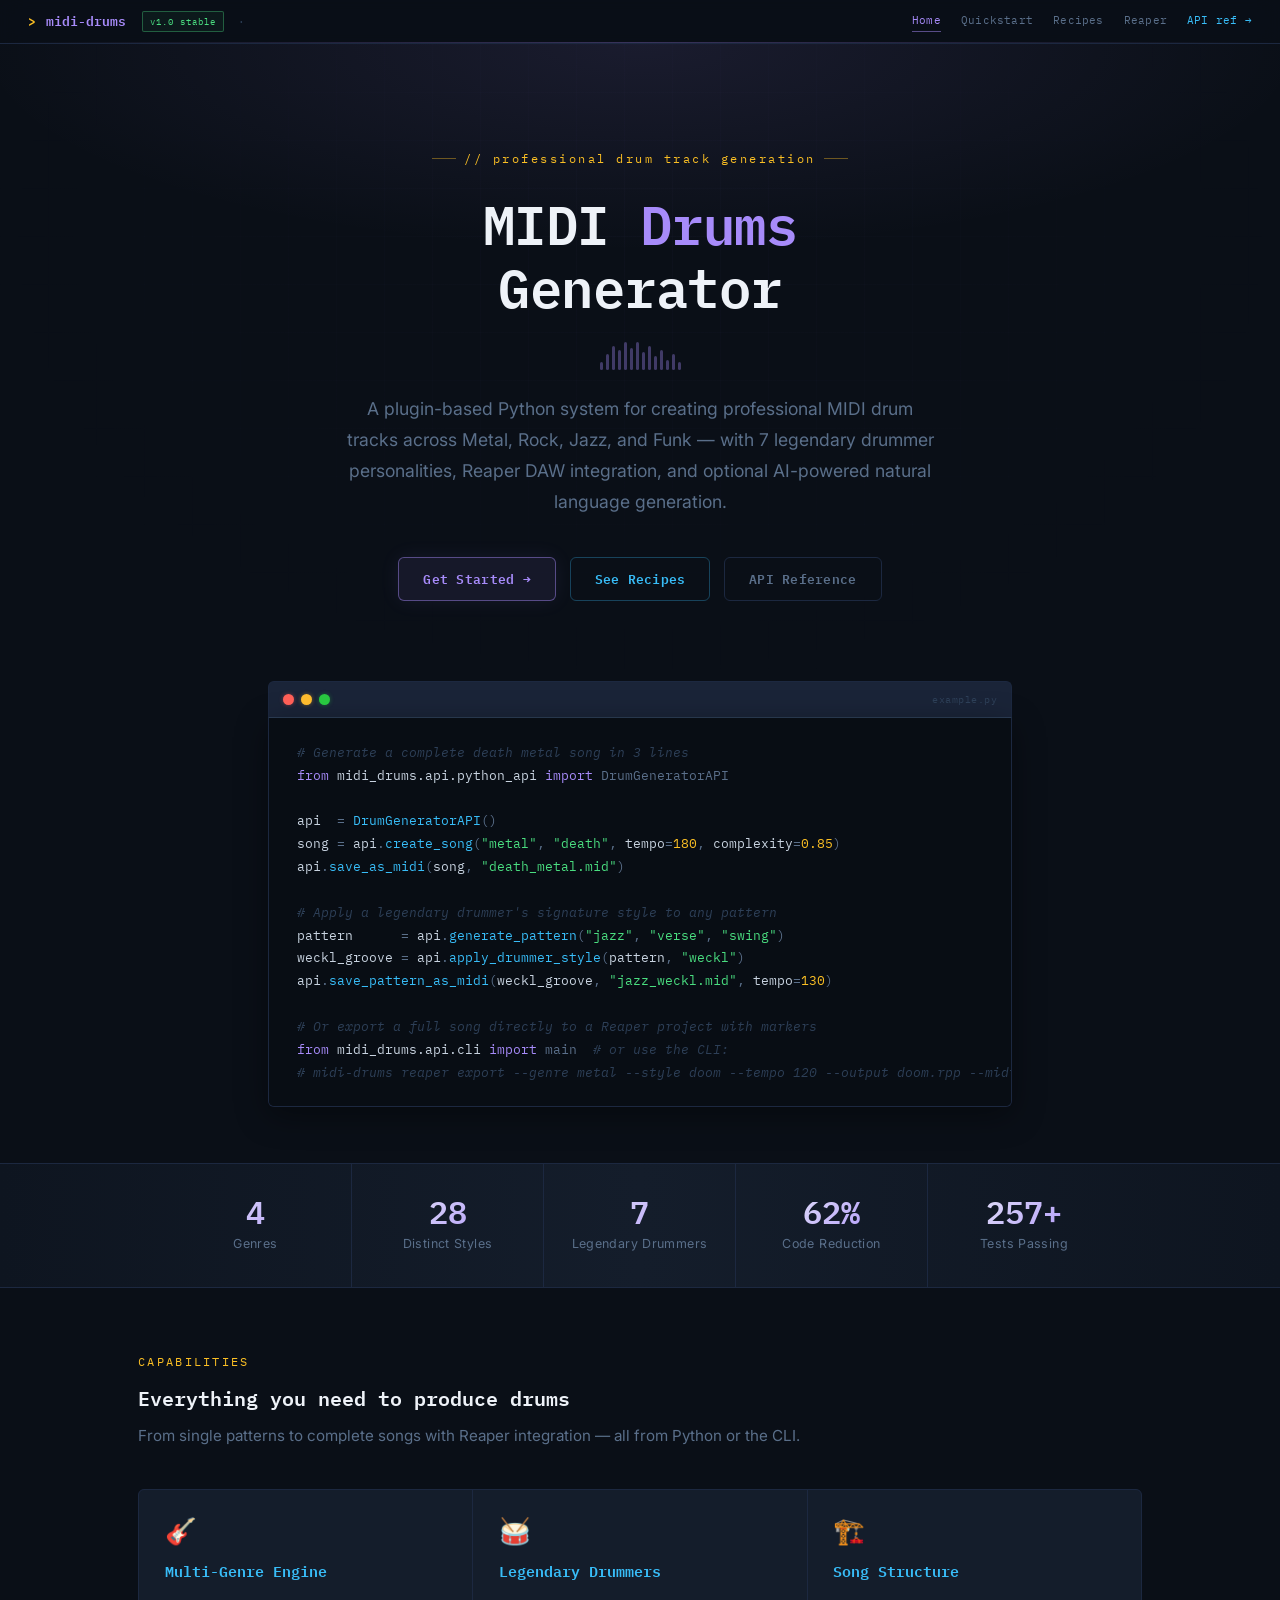
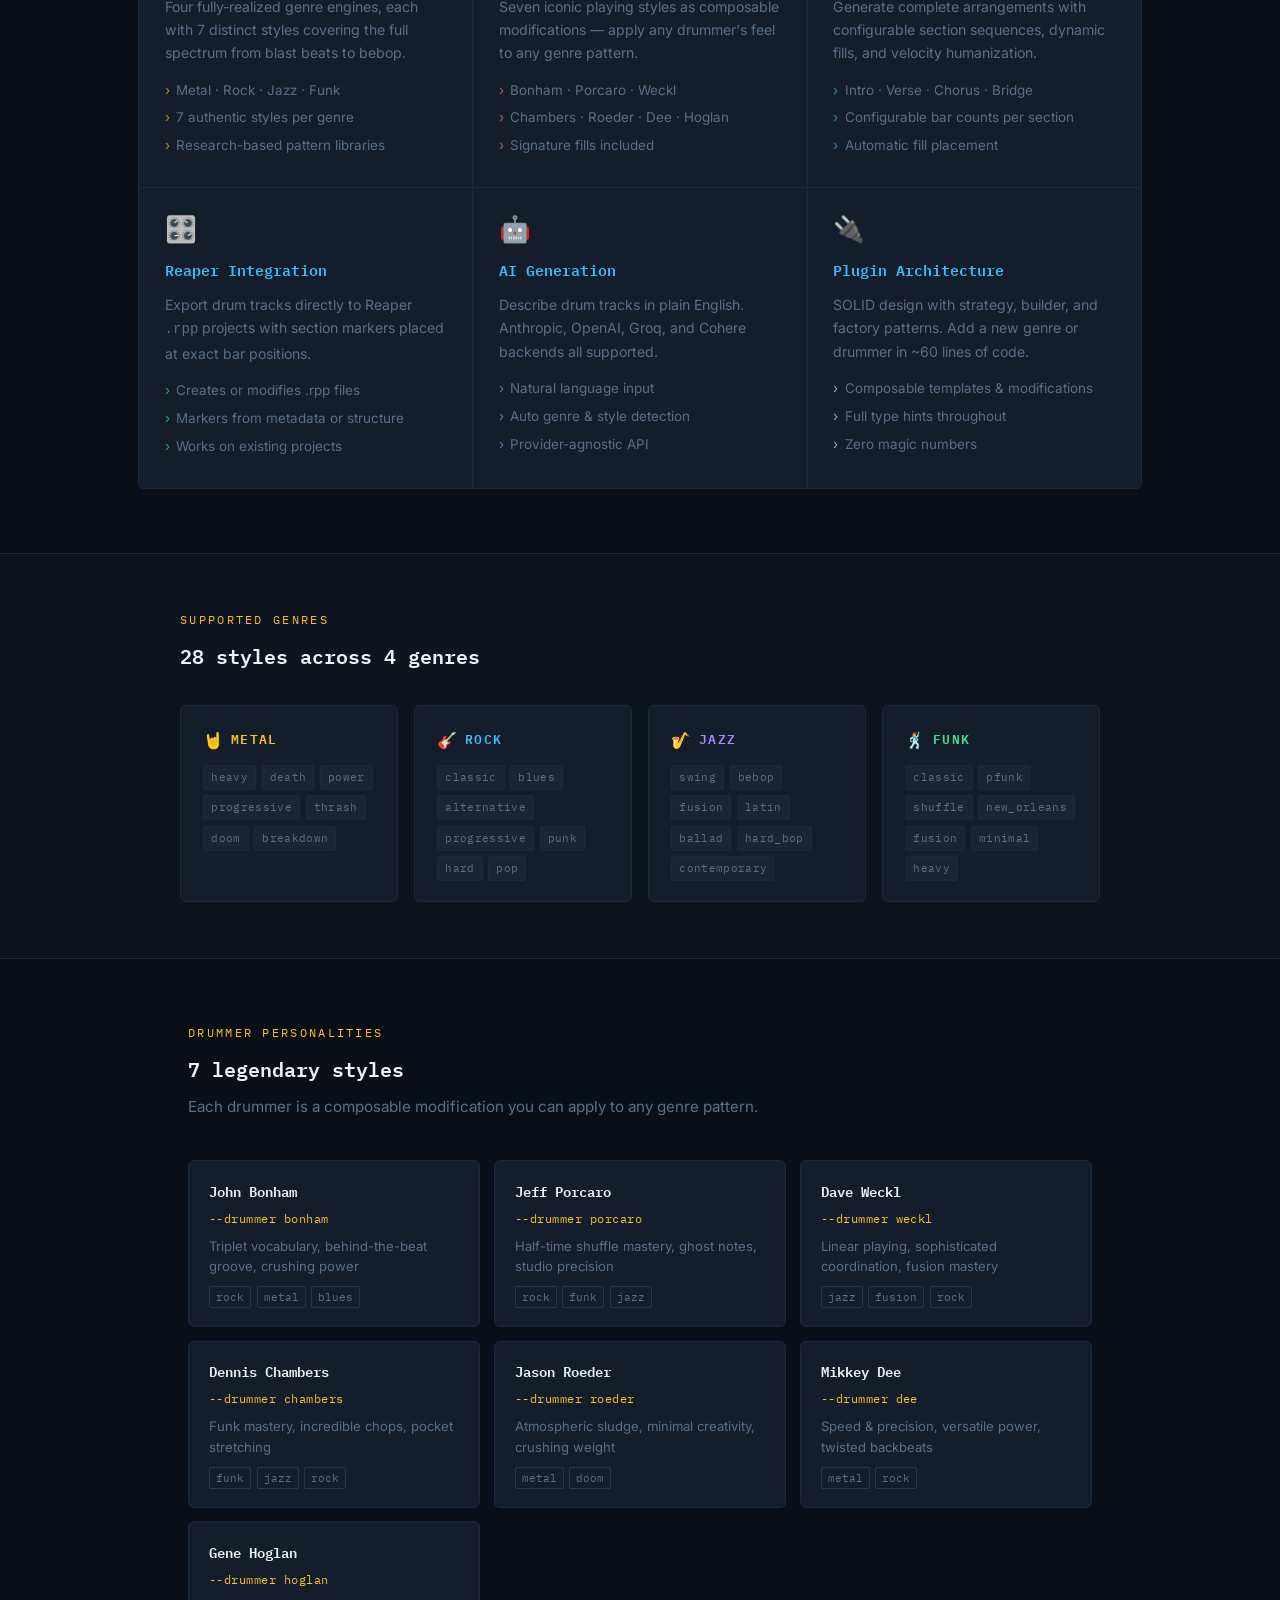
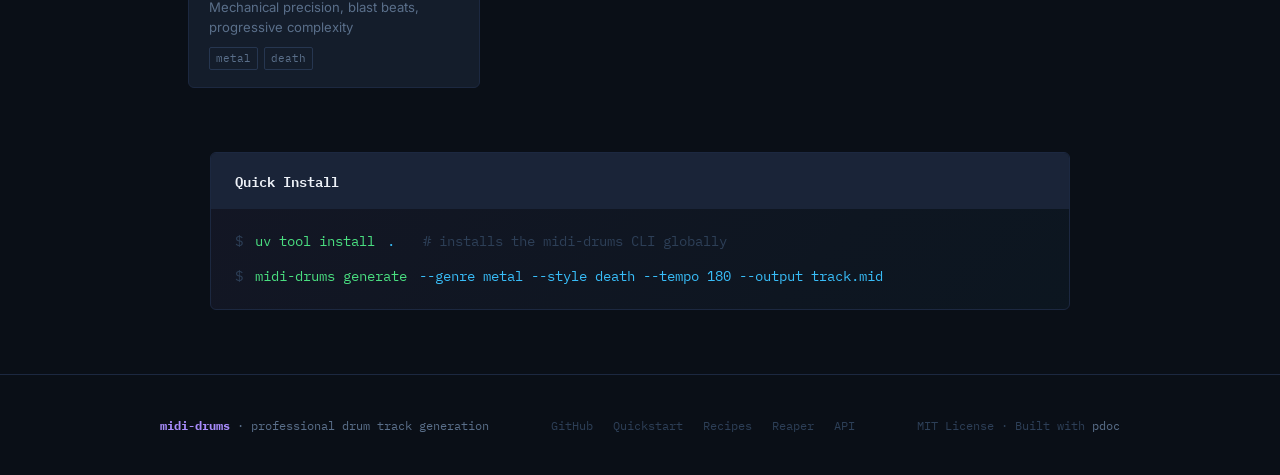
==== docs/site-pages/index.html @ da7f50f6 "feat(docs): Polish site UI — DAW-grid hero, terminal chrome, genre-accented cards - index.html: Full" ====
<!DOCTYPE html>
<html lang="en">
<head>
<meta charset="UTF-8">
<meta name="viewport" content="width=device-width, initial-scale=1.0">
<title>MIDI Drums Generator — Professional Drum Track Generation</title>
<meta name="description" content="A plugin-based Python system for creating professional MIDI drum tracks across Metal, Rock, Jazz, and Funk with 7 legendary drummer styles.">
<link rel="preconnect" href="https://fonts.googleapis.com">
<link rel="preconnect" href="https://fonts.gstatic.com" crossorigin>
<link href="https://fonts.googleapis.com/css2?family=IBM+Plex+Mono:ital,wght@0,300;0,400;0,600;1,400&family=Inter:wght@300;400;500;600;700&display=swap" rel="stylesheet">
<style>
/* ── Tokens ─────────────────────────────────────────────────────────────── */
:root {
  --bg:          #0a0f17;
  --bg-raised:   #0e1520;
  --panel:       #141d2b;
  --panel-lit:   #1a2438;
  --code-bg:     #080d14;
  --border:      #1c2840;
  --border-lit:  #263650;
  --border-glow: #2e4270;

  --violet:      #a78bfa;
  --violet-d:    #7c5fdb;
  --violet-dim:  rgba(167,139,250,0.08);
  --violet-glow: rgba(167,139,250,0.15);
  --amber:       #fbbf24;
  --amber-dim:   rgba(251,191,36,0.08);
  --sky:         #38bdf8;
  --sky-dim:     rgba(56,189,248,0.08);
  --green:       #4ade80;
  --green-dim:   rgba(74,222,128,0.08);
  --rose:        #fb7185;

  --text:        #c8d3e0;
  --muted:       #5a6f8a;
  --dim:         #2d3f57;
  --white:       #eef2f8;

  --mono: 'IBM Plex Mono', 'Courier New', monospace;
  --sans: 'Inter', system-ui, -apple-system, sans-serif;
  --bar-h: 44px;
  --radius: 6px;
}

*, *::before, *::after { box-sizing: border-box; margin: 0; padding: 0; }
html { scroll-behavior: smooth; }
body {
  background: var(--bg);
  color: var(--text);
  font-family: var(--sans);
  padding-top: var(--bar-h);
  line-height: 1.7;
  -webkit-font-smoothing: antialiased;
}
::-webkit-scrollbar { width: 5px; }
::-webkit-scrollbar-thumb { background: var(--border-lit); border-radius: 3px; }

/* ── NAV ─────────────────────────────────────────────────────────────────── */
#nav {
  position: fixed; top: 0; left: 0; right: 0; z-index: 1000;
  height: var(--bar-h);
  display: flex; align-items: center; padding: 0 1.75rem;
  background: rgba(10,15,23,0.92);
  backdrop-filter: blur(12px) saturate(1.4);
  -webkit-backdrop-filter: blur(12px) saturate(1.4);
  border-bottom: 1px solid var(--border);
  font-family: var(--mono); font-size: 11px; color: var(--muted);
}
#nav::after {
  content: '';
  position: absolute; bottom: 0; left: 0; right: 0; height: 1px;
  background: linear-gradient(90deg, transparent, rgba(167,139,250,0.3), transparent);
}
.nav-logo {
  display: flex; align-items: center; gap: 0.6rem;
  color: var(--violet); font-weight: 600; font-size: 13px;
  text-decoration: none; margin-right: 1rem;
  transition: color 0.15s;
}
.nav-logo-prompt { color: var(--amber); }
.nav-logo:hover { color: var(--white); }
.nav-badge {
  font-size: 9px; letter-spacing: 0.12em; padding: 2px 7px;
  border-radius: 2px; color: var(--green);
  border: 1px solid rgba(74,222,128,0.35);
  background: rgba(74,222,128,0.05);
}
.nav-sep { color: var(--dim); margin: 0 0.85rem; }
.nav-links {
  margin-left: auto; display: flex; align-items: center; gap: 1.25rem;
}
.nav-links a {
  color: var(--muted); text-decoration: none;
  font-size: 11px; letter-spacing: 0.02em;
  padding-bottom: 2px;
  border-bottom: 1px solid transparent;
  transition: color 0.15s, border-color 0.15s;
}
.nav-links a:hover, .nav-links a.active { color: var(--violet); border-bottom-color: rgba(167,139,250,0.5); }
.nav-links .nav-api { color: var(--sky); }
.nav-links .nav-api:hover { color: var(--violet); }

/* ── HERO ─────────────────────────────────────────────────────────────────── */
.hero {
  position: relative;
  padding: 6rem 2rem 5rem;
  text-align: center;
  overflow: hidden;
}

/* DAW grid background */
.hero::before {
  content: '';
  position: absolute; inset: 0;
  background-image:
    linear-gradient(rgba(167,139,250,0.025) 1px, transparent 1px),
    linear-gradient(90deg, rgba(167,139,250,0.025) 1px, transparent 1px);
  background-size: 48px 48px;
  mask-image: radial-gradient(ellipse at 50% 30%, black 0%, transparent 75%);
  -webkit-mask-image: radial-gradient(ellipse at 50% 30%, black 0%, transparent 75%);
  pointer-events: none;
}

/* Radial violet glow */
.hero::after {
  content: '';
  position: absolute; inset: 0;
  background: radial-gradient(ellipse 80% 50% at 50% 0%, rgba(167,139,250,0.1) 0%, transparent 65%);
  pointer-events: none;
}

.hero-inner { position: relative; z-index: 1; }

.hero-label {
  display: inline-flex; align-items: center; gap: 0.5rem;
  font-family: var(--mono); font-size: 0.78rem;
  color: var(--amber); letter-spacing: 0.2em;
  margin-bottom: 1.5rem;
}
.hero-label::before, .hero-label::after {
  content: ''; display: inline-block;
  width: 24px; height: 1px; background: currentColor; opacity: 0.4;
}

.hero h1 {
  font-family: var(--mono); font-size: clamp(2.2rem, 5.5vw, 3.4rem);
  font-weight: 600; line-height: 1.15;
  color: var(--white);
  margin-bottom: 1.5rem;
  letter-spacing: -0.01em;
}
.hero h1 .hl-violet { color: var(--violet); }
.hero h1 .hl-amber  { color: var(--amber); }

/* Waveform bars */
.waveform {
  display: flex; gap: 3px; align-items: flex-end;
  height: 28px; justify-content: center; margin-bottom: 1.5rem;
}
.waveform span {
  width: 3px; border-radius: 2px;
  background: var(--violet); opacity: 0.35;
  animation: wave-pulse 1.4s ease-in-out infinite;
}
.waveform span:nth-child(1)  { height: 8px;  animation-delay: 0.0s; }
.waveform span:nth-child(2)  { height: 16px; animation-delay: 0.1s; }
.waveform span:nth-child(3)  { height: 24px; animation-delay: 0.2s; }
.waveform span:nth-child(4)  { height: 20px; animation-delay: 0.3s; }
.waveform span:nth-child(5)  { height: 28px; animation-delay: 0.15s; }
.waveform span:nth-child(6)  { height: 22px; animation-delay: 0.05s; }
.waveform span:nth-child(7)  { height: 28px; animation-delay: 0.25s; }
.waveform span:nth-child(8)  { height: 18px; animation-delay: 0.1s; }
.waveform span:nth-child(9)  { height: 24px; animation-delay: 0.35s; }
.waveform span:nth-child(10) { height: 14px; animation-delay: 0.2s; }
.waveform span:nth-child(11) { height: 20px; animation-delay: 0.0s; }
.waveform span:nth-child(12) { height: 10px; animation-delay: 0.3s; }
.waveform span:nth-child(13) { height: 16px; animation-delay: 0.1s; }
.waveform span:nth-child(14) { height: 8px;  animation-delay: 0.4s; }
@keyframes wave-pulse {
  0%, 100% { opacity: 0.3; transform: scaleY(0.8); }
  50%       { opacity: 0.6; transform: scaleY(1.1); }
}

.hero p {
  font-size: 1.1rem; color: var(--muted);
  max-width: 600px; margin: 0 auto 2.5rem;
  line-height: 1.75;
}

.hero-btns { display: flex; gap: 0.85rem; justify-content: center; flex-wrap: wrap; }
.btn {
  display: inline-flex; align-items: center; gap: 0.4rem;
  font-family: var(--mono); font-size: 0.84rem; font-weight: 600;
  padding: 0.6rem 1.5rem; border-radius: var(--radius);
  text-decoration: none; transition: all 0.2s; letter-spacing: 0.02em;
  position: relative; overflow: hidden;
}
.btn-primary {
  background: var(--violet-dim);
  color: var(--violet);
  border: 1px solid rgba(167,139,250,0.45);
  box-shadow: 0 0 20px rgba(167,139,250,0.08);
}
.btn-primary:hover {
  background: rgba(167,139,250,0.15);
  color: var(--white);
  border-color: rgba(167,139,250,0.7);
  box-shadow: 0 0 28px rgba(167,139,250,0.18);
  transform: translateY(-1px);
}
.btn-secondary {
  background: transparent; color: var(--sky);
  border: 1px solid rgba(56,189,248,0.3);
}
.btn-secondary:hover {
  background: var(--sky-dim); color: var(--white);
  border-color: rgba(56,189,248,0.55);
  transform: translateY(-1px);
}
.btn-ghost {
  background: transparent; color: var(--muted);
  border: 1px solid var(--border);
}
.btn-ghost:hover { color: var(--text); border-color: var(--border-lit); }

/* ── TERMINAL CODE BLOCK ─────────────────────────────────────────────────── */
.terminal {
  max-width: 800px; margin: 0 auto;
  padding: 0 1.75rem 3.5rem;
  position: relative; z-index: 1;
}
.term-chrome {
  display: flex; align-items: center; gap: 7px;
  padding: 9px 14px;
  background: var(--panel-lit);
  border: 1px solid var(--border);
  border-bottom: 1px solid var(--dim);
  border-radius: var(--radius) var(--radius) 0 0;
}
.term-dot {
  width: 11px; height: 11px; border-radius: 50%;
}
.term-dot-r { background: #ff5f57; box-shadow: 0 0 4px rgba(255,95,87,0.4); }
.term-dot-y { background: #febc2e; box-shadow: 0 0 4px rgba(254,188,46,0.4); }
.term-dot-g { background: #28c840; box-shadow: 0 0 4px rgba(40,200,64,0.4); }
.term-title {
  margin-left: auto; font-family: var(--mono); font-size: 10px;
  color: var(--dim); letter-spacing: 0.05em;
}
.term-pre {
  background: var(--code-bg);
  border: 1px solid var(--border); border-top: none;
  border-radius: 0 0 var(--radius) var(--radius);
  padding: 1.4rem 1.75rem;
  overflow-x: auto;
  font-family: var(--mono); font-size: 0.84rem;
  line-height: 1.7; color: var(--text);
  box-shadow: 0 8px 32px rgba(0,0,0,0.4);
}
.c  { color: var(--dim); font-style: italic; }
.k  { color: var(--violet); }
.f  { color: var(--sky); }
.s  { color: var(--green); }
.n  { color: var(--amber); }
.p  { color: var(--muted); }

/* ── STATS STRIP ─────────────────────────────────────────────────────────── */
.stats-strip {
  border-top: 1px solid var(--border);
  border-bottom: 1px solid var(--border);
  background: linear-gradient(to right, var(--bg-raised), var(--panel), var(--bg-raised));
  padding: 0;
}
.stats-inner {
  max-width: 960px; margin: 0 auto;
  display: grid; grid-template-columns: repeat(5, 1fr);
}
.stat-item {
  text-align: center; padding: 2rem 1rem;
  border-right: 1px solid var(--border);
  position: relative;
}
.stat-item:last-child { border-right: none; }
.stat-item::after {
  content: '';
  position: absolute; bottom: 0; left: 25%; right: 25%; height: 1px;
  background: var(--violet); opacity: 0;
  transition: opacity 0.3s;
}
.stat-item:hover::after { opacity: 0.5; }
.stat-val {
  font-family: var(--mono); font-size: 2rem; font-weight: 600;
  color: var(--white); line-height: 1;
  background: linear-gradient(135deg, var(--white) 0%, var(--violet) 100%);
  -webkit-background-clip: text; -webkit-text-fill-color: transparent;
  background-clip: text;
}
.stat-label {
  font-size: 0.78rem; color: var(--muted);
  margin-top: 0.35rem; letter-spacing: 0.03em;
}

/* ── FEATURE CARDS ───────────────────────────────────────────────────────── */
.section-wrap { max-width: 1060px; margin: 0 auto; padding: 4rem 1.75rem; }
.section-label {
  font-family: var(--mono); font-size: 0.72rem;
  letter-spacing: 0.2em; text-transform: uppercase;
  color: var(--amber); margin-bottom: 0.6rem;
}
.section-title {
  font-family: var(--mono); font-size: 1.25rem; font-weight: 600;
  color: var(--white); margin-bottom: 0.5rem;
}
.section-sub { font-size: 0.95rem; color: var(--muted); margin-bottom: 2.5rem; }

.cards-grid {
  display: grid;
  grid-template-columns: repeat(auto-fill, minmax(290px, 1fr));
  gap: 1px;
  background: var(--border);
  border: 1px solid var(--border);
  border-radius: var(--radius);
  overflow: hidden;
}
.card {
  background: var(--panel);
  padding: 1.75rem 1.6rem;
  position: relative;
  transition: background 0.2s;
  overflow: hidden;
}
.card::before {
  content: '';
  position: absolute; top: 0; left: 0; right: 0; height: 2px;
  background: var(--card-color, var(--violet));
  opacity: 0;
  transition: opacity 0.25s;
}
.card:hover { background: var(--panel-lit); }
.card:hover::before { opacity: 0.8; }
.card:hover .card-icon { transform: scale(1.05); }

.card-icon {
  font-size: 1.6rem; margin-bottom: 1rem;
  display: block; transition: transform 0.2s;
  line-height: 1;
}
.card h3 {
  font-family: var(--mono); font-size: 0.95rem; font-weight: 600;
  color: var(--sky); margin-bottom: 0.6rem;
}
.card p { font-size: 0.88rem; color: var(--muted); line-height: 1.65; }
.card ul {
  margin: 0.75rem 0 0; padding: 0; list-style: none;
  font-size: 0.84rem; color: var(--muted);
}
.card ul li {
  padding: 0.15rem 0;
  display: flex; align-items: baseline; gap: 0.4rem;
}
.card ul li::before { content: '›'; color: var(--card-color, var(--violet)); opacity: 0.7; }

/* Per-card accent colors */
.card-metal  { --card-color: var(--amber); }
.card-drum   { --card-color: var(--rose); }
.card-struct { --card-color: var(--sky); }
.card-reaper { --card-color: var(--green); }
.card-ai     { --card-color: var(--violet); }
.card-plugin { --card-color: #a5f3fc; }

/* ── GENRES SECTION ──────────────────────────────────────────────────────── */
.genres-section {
  background: var(--bg-raised);
  border-top: 1px solid var(--border);
  border-bottom: 1px solid var(--border);
  padding: 3.5rem 1.75rem;
}
.genres-inner { max-width: 920px; margin: 0 auto; }

.genre-grid {
  display: grid; grid-template-columns: repeat(auto-fit, minmax(200px, 1fr));
  gap: 1rem; margin-top: 2rem;
}
.genre-block {
  background: var(--panel);
  border: 1px solid var(--border);
  border-radius: var(--radius);
  padding: 1.25rem 1.4rem;
  transition: border-color 0.2s, box-shadow 0.2s;
}
.genre-block:hover {
  border-color: var(--gb-color, var(--violet));
  box-shadow: 0 0 20px rgba(0,0,0,0.3), 0 0 0 1px rgba(167,139,250,0.05);
}
.gb-metal  { --gb-color: var(--amber); }
.gb-rock   { --gb-color: var(--sky); }
.gb-jazz   { --gb-color: var(--violet); }
.gb-funk   { --gb-color: var(--green); }

.genre-name {
  font-family: var(--mono); font-size: 0.82rem; font-weight: 600;
  letter-spacing: 0.1em; text-transform: uppercase;
  color: var(--gb-color, var(--violet));
  margin-bottom: 0.75rem;
  display: flex; align-items: center; gap: 0.4rem;
}
.genre-name .g-icon { font-size: 1rem; }
.genre-styles {
  display: flex; flex-wrap: wrap; gap: 0.35rem;
}
.style-chip {
  font-family: var(--mono); font-size: 0.69rem;
  padding: 2px 7px; border-radius: 2px;
  background: rgba(255,255,255,0.03);
  border: 1px solid var(--border);
  color: var(--muted);
  letter-spacing: 0.03em;
}

/* ── DRUMMERS SECTION ────────────────────────────────────────────────────── */
.drummers-section { max-width: 960px; margin: 0 auto; padding: 4rem 1.75rem; }
.drummers-grid {
  display: grid; grid-template-columns: repeat(auto-fill, minmax(240px, 1fr));
  gap: 0.85rem; margin-top: 2rem;
}
.drummer-card {
  background: var(--panel);
  border: 1px solid var(--border);
  border-radius: var(--radius);
  padding: 1.1rem 1.25rem;
  display: flex; flex-direction: column; gap: 0.4rem;
  transition: border-color 0.2s, transform 0.15s;
}
.drummer-card:hover { border-color: var(--border-glow); transform: translateY(-2px); }
.drummer-name {
  font-family: var(--mono); font-size: 0.88rem; font-weight: 600;
  color: var(--white);
}
.drummer-handle {
  font-size: 0.75rem; color: var(--amber);
  font-family: var(--mono); letter-spacing: 0.04em;
}
.drummer-desc { font-size: 0.82rem; color: var(--muted); line-height: 1.55; }
.drummer-tags { display: flex; gap: 0.35rem; flex-wrap: wrap; margin-top: 0.2rem; }
.dtag {
  font-family: var(--mono); font-size: 0.68rem;
  padding: 1px 6px; border-radius: 2px;
  border: 1px solid var(--border-lit); color: var(--muted);
}

/* ── INSTALL STRIP ───────────────────────────────────────────────────────── */
.install-strip {
  background: linear-gradient(135deg, rgba(167,139,250,0.06) 0%, rgba(56,189,248,0.04) 100%);
  border: 1px solid var(--border);
  border-radius: var(--radius);
  max-width: 860px; margin: 0 auto 4rem;
  overflow: hidden;
}
.install-header {
  background: var(--panel-lit);
  padding: 1rem 1.5rem;
  display: flex; align-items: center; justify-content: space-between;
}
.install-header h3 {
  font-family: var(--mono); font-size: 0.88rem; font-weight: 600;
  color: var(--white);
}
.install-tabs { display: flex; gap: 0; }
.itab {
  font-family: var(--mono); font-size: 0.75rem;
  padding: 3px 10px; cursor: pointer;
  color: var(--muted); border: 1px solid var(--border);
  background: transparent; border-radius: 2px;
  transition: color 0.15s;
}
.itab:hover { color: var(--violet); }
.install-body { padding: 1.25rem 1.5rem; }
.install-cmd {
  font-family: var(--mono); font-size: 0.9rem;
  color: var(--text); display: flex; gap: 0.75rem; align-items: center;
  flex-wrap: wrap;
}
.install-cmd .prompt { color: var(--dim); user-select: none; }
.install-cmd .cmd    { color: var(--green); }
.install-cmd .arg    { color: var(--sky); }

/* ── FOOTER ──────────────────────────────────────────────────────────────── */
footer {
  border-top: 1px solid var(--border);
  padding: 2.5rem 1.75rem;
  font-family: var(--mono); font-size: 0.78rem; color: var(--dim);
}
.footer-inner {
  max-width: 960px; margin: 0 auto;
  display: flex; align-items: center; justify-content: space-between;
  flex-wrap: wrap; gap: 1rem;
}
.footer-brand { color: var(--muted); }
.footer-brand strong { color: var(--violet); }
.footer-links { display: flex; gap: 1.25rem; }
.footer-links a { color: var(--dim); text-decoration: none; transition: color 0.15s; }
.footer-links a:hover { color: var(--violet); }
.footer-right { color: var(--dim); text-align: right; }

@media (max-width: 640px) {
  .nav-links { display: none; }
  .hero { padding: 4rem 1.5rem 3.5rem; }
  .stats-inner { grid-template-columns: repeat(3, 1fr); }
  .stat-item:nth-child(4), .stat-item:nth-child(5) { border-right: none; }
  .footer-inner { flex-direction: column; text-align: center; }
  .footer-right { text-align: center; }
}
</style>
</head>
<body>

<!-- NAV -->
<nav id="nav">
  <a class="nav-logo" href="index.html">
    <span class="nav-logo-prompt">&gt;</span> midi-drums
  </a>
  <span class="nav-badge">v1.0  stable</span>
  <span class="nav-sep">·</span>
  <div class="nav-links">
    <a href="index.html" class="active">Home</a>
    <a href="quickstart.html">Quickstart</a>
    <a href="recipes.html">Recipes</a>
    <a href="reaper.html">Reaper</a>
    <a href="midi_drums.html" class="nav-api">API ref →</a>
  </div>
</nav>

<!-- HERO -->
<section class="hero">
  <div class="hero-inner">
    <div class="hero-label">// professional drum track generation</div>
    <h1>MIDI <span class="hl-violet">Drums</span><br>Generator</h1>
    <div class="waveform" aria-hidden="true">
      <span></span><span></span><span></span><span></span><span></span>
      <span></span><span></span><span></span><span></span><span></span>
      <span></span><span></span><span></span><span></span>
    </div>
    <p>
      A plugin-based Python system for creating professional MIDI drum tracks
      across Metal, Rock, Jazz, and Funk — with 7 legendary drummer personalities,
      Reaper DAW integration, and optional AI-powered natural language generation.
    </p>
    <div class="hero-btns">
      <a class="btn btn-primary" href="quickstart.html">Get Started →</a>
      <a class="btn btn-secondary" href="recipes.html">See Recipes</a>
      <a class="btn btn-ghost" href="midi_drums.html">API Reference</a>
    </div>
  </div>
</section>

<!-- TERMINAL CODE BLOCK -->
<div class="terminal">
  <div class="term-chrome">
    <span class="term-dot term-dot-r"></span>
    <span class="term-dot term-dot-y"></span>
    <span class="term-dot term-dot-g"></span>
    <span class="term-title">example.py</span>
  </div>
  <pre class="term-pre"><span class="c"># Generate a complete death metal song in 3 lines</span>
<span class="k">from</span> midi_drums.api.python_api <span class="k">import</span> <span class="p">DrumGeneratorAPI</span>

api  <span class="p">=</span> <span class="f">DrumGeneratorAPI</span><span class="p">()</span>
song <span class="p">=</span> api<span class="p">.</span><span class="f">create_song</span><span class="p">(</span><span class="s">"metal"</span><span class="p">,</span> <span class="s">"death"</span><span class="p">,</span> tempo<span class="p">=</span><span class="n">180</span><span class="p">,</span> complexity<span class="p">=</span><span class="n">0.85</span><span class="p">)</span>
api<span class="p">.</span><span class="f">save_as_midi</span><span class="p">(</span>song<span class="p">,</span> <span class="s">"death_metal.mid"</span><span class="p">)</span>

<span class="c"># Apply a legendary drummer's signature style to any pattern</span>
pattern      <span class="p">=</span> api<span class="p">.</span><span class="f">generate_pattern</span><span class="p">(</span><span class="s">"jazz"</span><span class="p">,</span> <span class="s">"verse"</span><span class="p">,</span> <span class="s">"swing"</span><span class="p">)</span>
weckl_groove <span class="p">=</span> api<span class="p">.</span><span class="f">apply_drummer_style</span><span class="p">(</span>pattern<span class="p">,</span> <span class="s">"weckl"</span><span class="p">)</span>
api<span class="p">.</span><span class="f">save_pattern_as_midi</span><span class="p">(</span>weckl_groove<span class="p">,</span> <span class="s">"jazz_weckl.mid"</span><span class="p">,</span> tempo<span class="p">=</span><span class="n">130</span><span class="p">)</span>

<span class="c"># Or export a full song directly to a Reaper project with markers</span>
<span class="k">from</span> midi_drums.api.cli <span class="k">import</span> <span class="p">main</span>  <span class="c"># or use the CLI:</span>
<span class="c"># midi-drums reaper export --genre metal --style doom --tempo 120 --output doom.rpp --midi</span></pre>
</div>

<!-- STATS STRIP -->
<div class="stats-strip">
  <div class="stats-inner">
    <div class="stat-item">
      <div class="stat-val">4</div>
      <div class="stat-label">Genres</div>
    </div>
    <div class="stat-item">
      <div class="stat-val">28</div>
      <div class="stat-label">Distinct Styles</div>
    </div>
    <div class="stat-item">
      <div class="stat-val">7</div>
      <div class="stat-label">Legendary Drummers</div>
    </div>
    <div class="stat-item">
      <div class="stat-val">62%</div>
      <div class="stat-label">Code Reduction</div>
    </div>
    <div class="stat-item">
      <div class="stat-val">257+</div>
      <div class="stat-label">Tests Passing</div>
    </div>
  </div>
</div>

<!-- FEATURES -->
<section class="section-wrap">
  <div class="section-label">capabilities</div>
  <h2 class="section-title">Everything you need to produce drums</h2>
  <p class="section-sub">From single patterns to complete songs with Reaper integration — all from Python or the CLI.</p>
  <div class="cards-grid">
    <div class="card card-metal">
      <span class="card-icon">🎸</span>
      <h3>Multi-Genre Engine</h3>
      <p>Four fully-realized genre engines, each with 7 distinct styles covering the full spectrum from blast beats to bebop.</p>
      <ul>
        <li>Metal · Rock · Jazz · Funk</li>
        <li>7 authentic styles per genre</li>
        <li>Research-based pattern libraries</li>
      </ul>
    </div>
    <div class="card card-drum">
      <span class="card-icon">🥁</span>
      <h3>Legendary Drummers</h3>
      <p>Seven iconic playing styles as composable modifications — apply any drummer's feel to any genre pattern.</p>
      <ul>
        <li>Bonham · Porcaro · Weckl</li>
        <li>Chambers · Roeder · Dee · Hoglan</li>
        <li>Signature fills included</li>
      </ul>
    </div>
    <div class="card card-struct">
      <span class="card-icon">🏗️</span>
      <h3>Song Structure</h3>
      <p>Generate complete arrangements with configurable section sequences, dynamic fills, and velocity humanization.</p>
      <ul>
        <li>Intro · Verse · Chorus · Bridge</li>
        <li>Configurable bar counts per section</li>
        <li>Automatic fill placement</li>
      </ul>
    </div>
    <div class="card card-reaper">
      <span class="card-icon">🎛️</span>
      <h3>Reaper Integration</h3>
      <p>Export drum tracks directly to Reaper <code>.rpp</code> projects with section markers placed at exact bar positions.</p>
      <ul>
        <li>Creates or modifies .rpp files</li>
        <li>Markers from metadata or structure</li>
        <li>Works on existing projects</li>
      </ul>
    </div>
    <div class="card card-ai">
      <span class="card-icon">🤖</span>
      <h3>AI Generation</h3>
      <p>Describe drum tracks in plain English. Anthropic, OpenAI, Groq, and Cohere backends all supported.</p>
      <ul>
        <li>Natural language input</li>
        <li>Auto genre &amp; style detection</li>
        <li>Provider-agnostic API</li>
      </ul>
    </div>
    <div class="card card-plugin">
      <span class="card-icon">🔌</span>
      <h3>Plugin Architecture</h3>
      <p>SOLID design with strategy, builder, and factory patterns. Add a new genre or drummer in ~60 lines of code.</p>
      <ul>
        <li>Composable templates &amp; modifications</li>
        <li>Full type hints throughout</li>
        <li>Zero magic numbers</li>
      </ul>
    </div>
  </div>
</section>

<!-- GENRES -->
<section class="genres-section">
  <div class="genres-inner">
    <div class="section-label">supported genres</div>
    <h2 class="section-title">28 styles across 4 genres</h2>
    <div class="genre-grid">
      <div class="genre-block gb-metal">
        <div class="genre-name"><span class="g-icon">🤘</span> metal</div>
        <div class="genre-styles">
          <span class="style-chip">heavy</span>
          <span class="style-chip">death</span>
          <span class="style-chip">power</span>
          <span class="style-chip">progressive</span>
          <span class="style-chip">thrash</span>
          <span class="style-chip">doom</span>
          <span class="style-chip">breakdown</span>
        </div>
      </div>
      <div class="genre-block gb-rock">
        <div class="genre-name"><span class="g-icon">🎸</span> rock</div>
        <div class="genre-styles">
          <span class="style-chip">classic</span>
          <span class="style-chip">blues</span>
          <span class="style-chip">alternative</span>
          <span class="style-chip">progressive</span>
          <span class="style-chip">punk</span>
          <span class="style-chip">hard</span>
          <span class="style-chip">pop</span>
        </div>
      </div>
      <div class="genre-block gb-jazz">
        <div class="genre-name"><span class="g-icon">🎷</span> jazz</div>
        <div class="genre-styles">
          <span class="style-chip">swing</span>
          <span class="style-chip">bebop</span>
          <span class="style-chip">fusion</span>
          <span class="style-chip">latin</span>
          <span class="style-chip">ballad</span>
          <span class="style-chip">hard_bop</span>
          <span class="style-chip">contemporary</span>
        </div>
      </div>
      <div class="genre-block gb-funk">
        <div class="genre-name"><span class="g-icon">🕺</span> funk</div>
        <div class="genre-styles">
          <span class="style-chip">classic</span>
          <span class="style-chip">pfunk</span>
          <span class="style-chip">shuffle</span>
          <span class="style-chip">new_orleans</span>
          <span class="style-chip">fusion</span>
          <span class="style-chip">minimal</span>
          <span class="style-chip">heavy</span>
        </div>
      </div>
    </div>
  </div>
</section>

<!-- DRUMMERS -->
<section class="drummers-section">
  <div class="section-label">drummer personalities</div>
  <h2 class="section-title">7 legendary styles</h2>
  <p class="section-sub">Each drummer is a composable modification you can apply to any genre pattern.</p>
  <div class="drummers-grid">
    <div class="drummer-card">
      <div class="drummer-name">John Bonham</div>
      <div class="drummer-handle">--drummer bonham</div>
      <div class="drummer-desc">Triplet vocabulary, behind-the-beat groove, crushing power</div>
      <div class="drummer-tags">
        <span class="dtag">rock</span><span class="dtag">metal</span><span class="dtag">blues</span>
      </div>
    </div>
    <div class="drummer-card">
      <div class="drummer-name">Jeff Porcaro</div>
      <div class="drummer-handle">--drummer porcaro</div>
      <div class="drummer-desc">Half-time shuffle mastery, ghost notes, studio precision</div>
      <div class="drummer-tags">
        <span class="dtag">rock</span><span class="dtag">funk</span><span class="dtag">jazz</span>
      </div>
    </div>
    <div class="drummer-card">
      <div class="drummer-name">Dave Weckl</div>
      <div class="drummer-handle">--drummer weckl</div>
      <div class="drummer-desc">Linear playing, sophisticated coordination, fusion mastery</div>
      <div class="drummer-tags">
        <span class="dtag">jazz</span><span class="dtag">fusion</span><span class="dtag">rock</span>
      </div>
    </div>
    <div class="drummer-card">
      <div class="drummer-name">Dennis Chambers</div>
      <div class="drummer-handle">--drummer chambers</div>
      <div class="drummer-desc">Funk mastery, incredible chops, pocket stretching</div>
      <div class="drummer-tags">
        <span class="dtag">funk</span><span class="dtag">jazz</span><span class="dtag">rock</span>
      </div>
    </div>
    <div class="drummer-card">
      <div class="drummer-name">Jason Roeder</div>
      <div class="drummer-handle">--drummer roeder</div>
      <div class="drummer-desc">Atmospheric sludge, minimal creativity, crushing weight</div>
      <div class="drummer-tags">
        <span class="dtag">metal</span><span class="dtag">doom</span>
      </div>
    </div>
    <div class="drummer-card">
      <div class="drummer-name">Mikkey Dee</div>
      <div class="drummer-handle">--drummer dee</div>
      <div class="drummer-desc">Speed &amp; precision, versatile power, twisted backbeats</div>
      <div class="drummer-tags">
        <span class="dtag">metal</span><span class="dtag">rock</span>
      </div>
    </div>
    <div class="drummer-card">
      <div class="drummer-name">Gene Hoglan</div>
      <div class="drummer-handle">--drummer hoglan</div>
      <div class="drummer-desc">Mechanical precision, blast beats, progressive complexity</div>
      <div class="drummer-tags">
        <span class="dtag">metal</span><span class="dtag">death</span>
      </div>
    </div>
  </div>
</section>

<!-- INSTALL STRIP -->
<div style="padding: 0 1.75rem; max-width: 1060px; margin: 0 auto 4rem;">
  <div class="install-strip">
    <div class="install-header">
      <h3>Quick Install</h3>
    </div>
    <div class="install-body">
      <div class="install-cmd">
        <span class="prompt">$</span>
        <span class="cmd">uv tool install</span>
        <span class="arg">.</span>
        <span class="prompt">&nbsp;&nbsp;# installs the midi-drums CLI globally</span>
      </div>
      <div class="install-cmd" style="margin-top:.65rem;">
        <span class="prompt">$</span>
        <span class="cmd">midi-drums generate</span>
        <span class="arg">--genre metal --style death --tempo 180 --output track.mid</span>
      </div>
    </div>
  </div>
</div>

<!-- FOOTER -->
<footer>
  <div class="footer-inner">
    <div class="footer-brand">
      <strong>midi-drums</strong> · professional drum track generation
    </div>
    <div class="footer-links">
      <a href="https://github.com/fsecada01/midi-drums">GitHub</a>
      <a href="quickstart.html">Quickstart</a>
      <a href="recipes.html">Recipes</a>
      <a href="reaper.html">Reaper</a>
      <a href="midi_drums.html">API</a>
    </div>
    <div class="footer-right">
      MIT License · Built with <a href="https://pdoc.dev" style="color:var(--muted);text-decoration:none;">pdoc</a>
    </div>
  </div>
</footer>

</body>
</html>
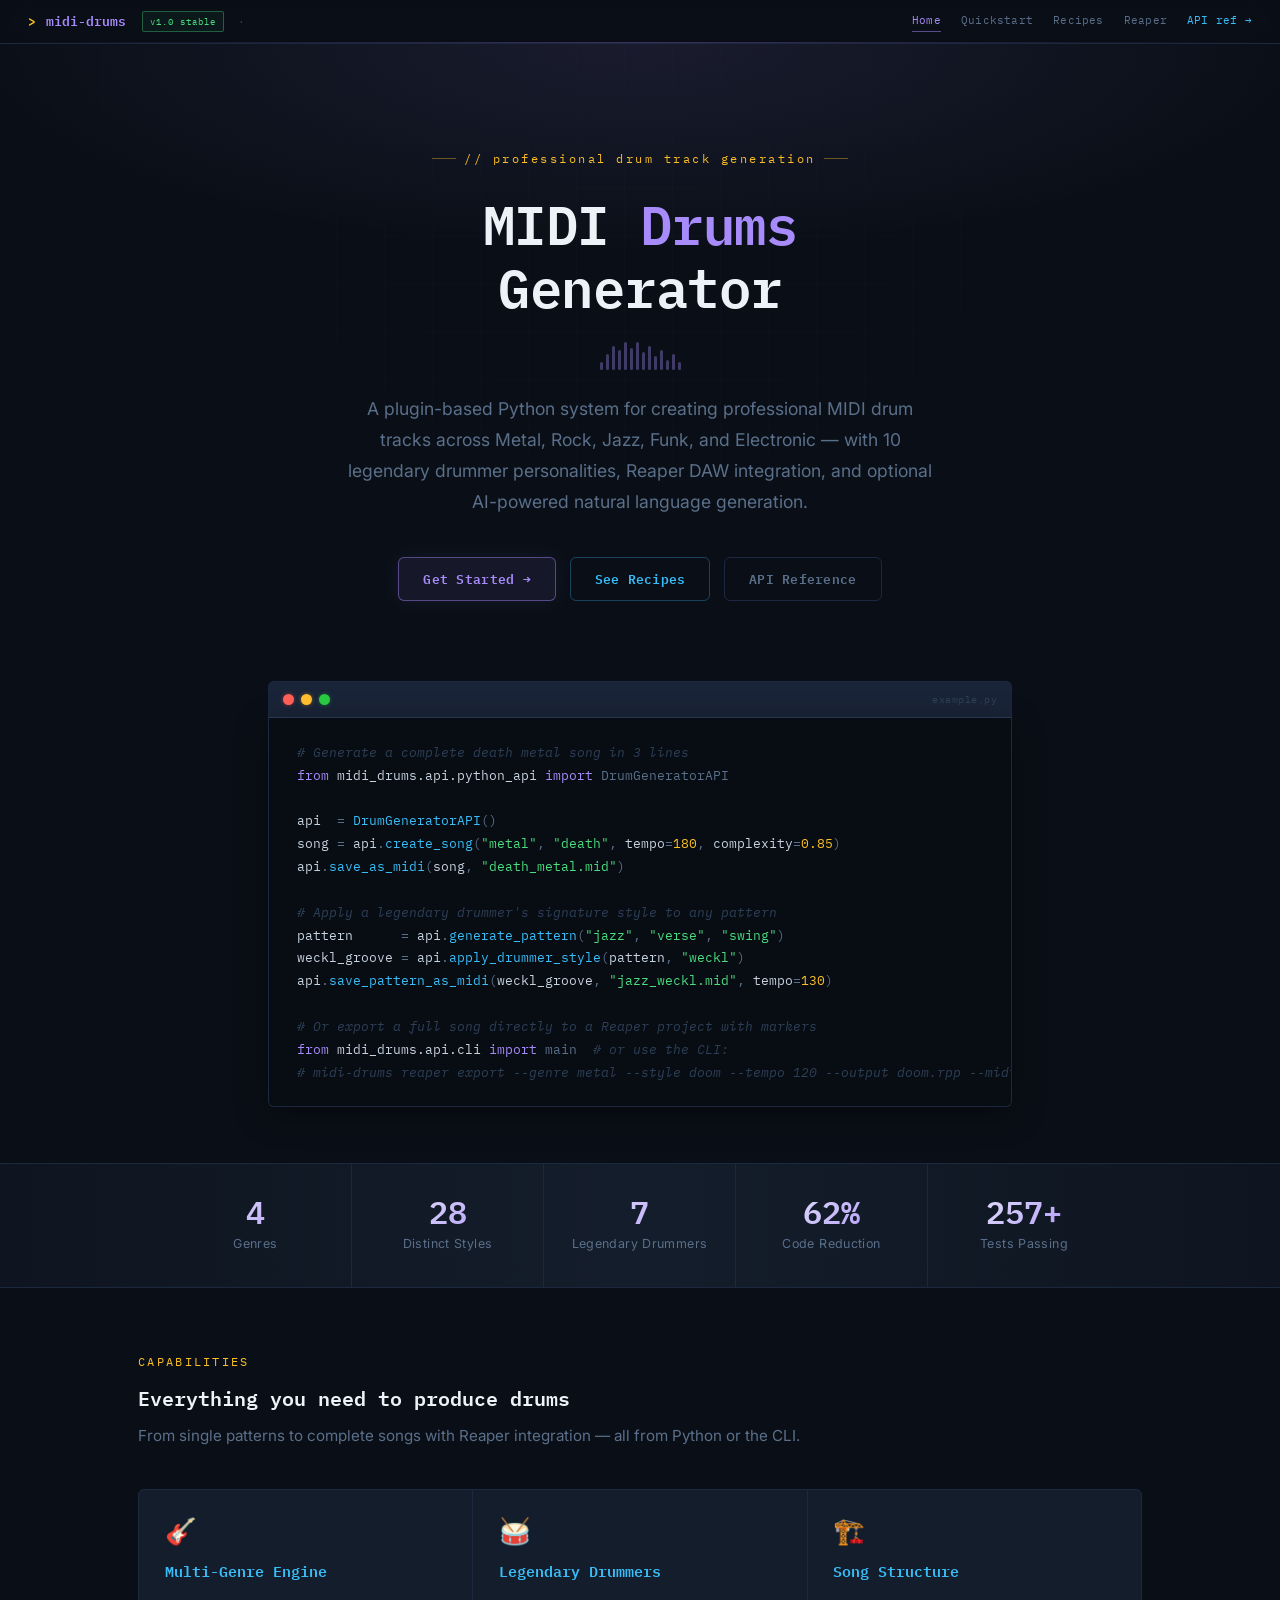
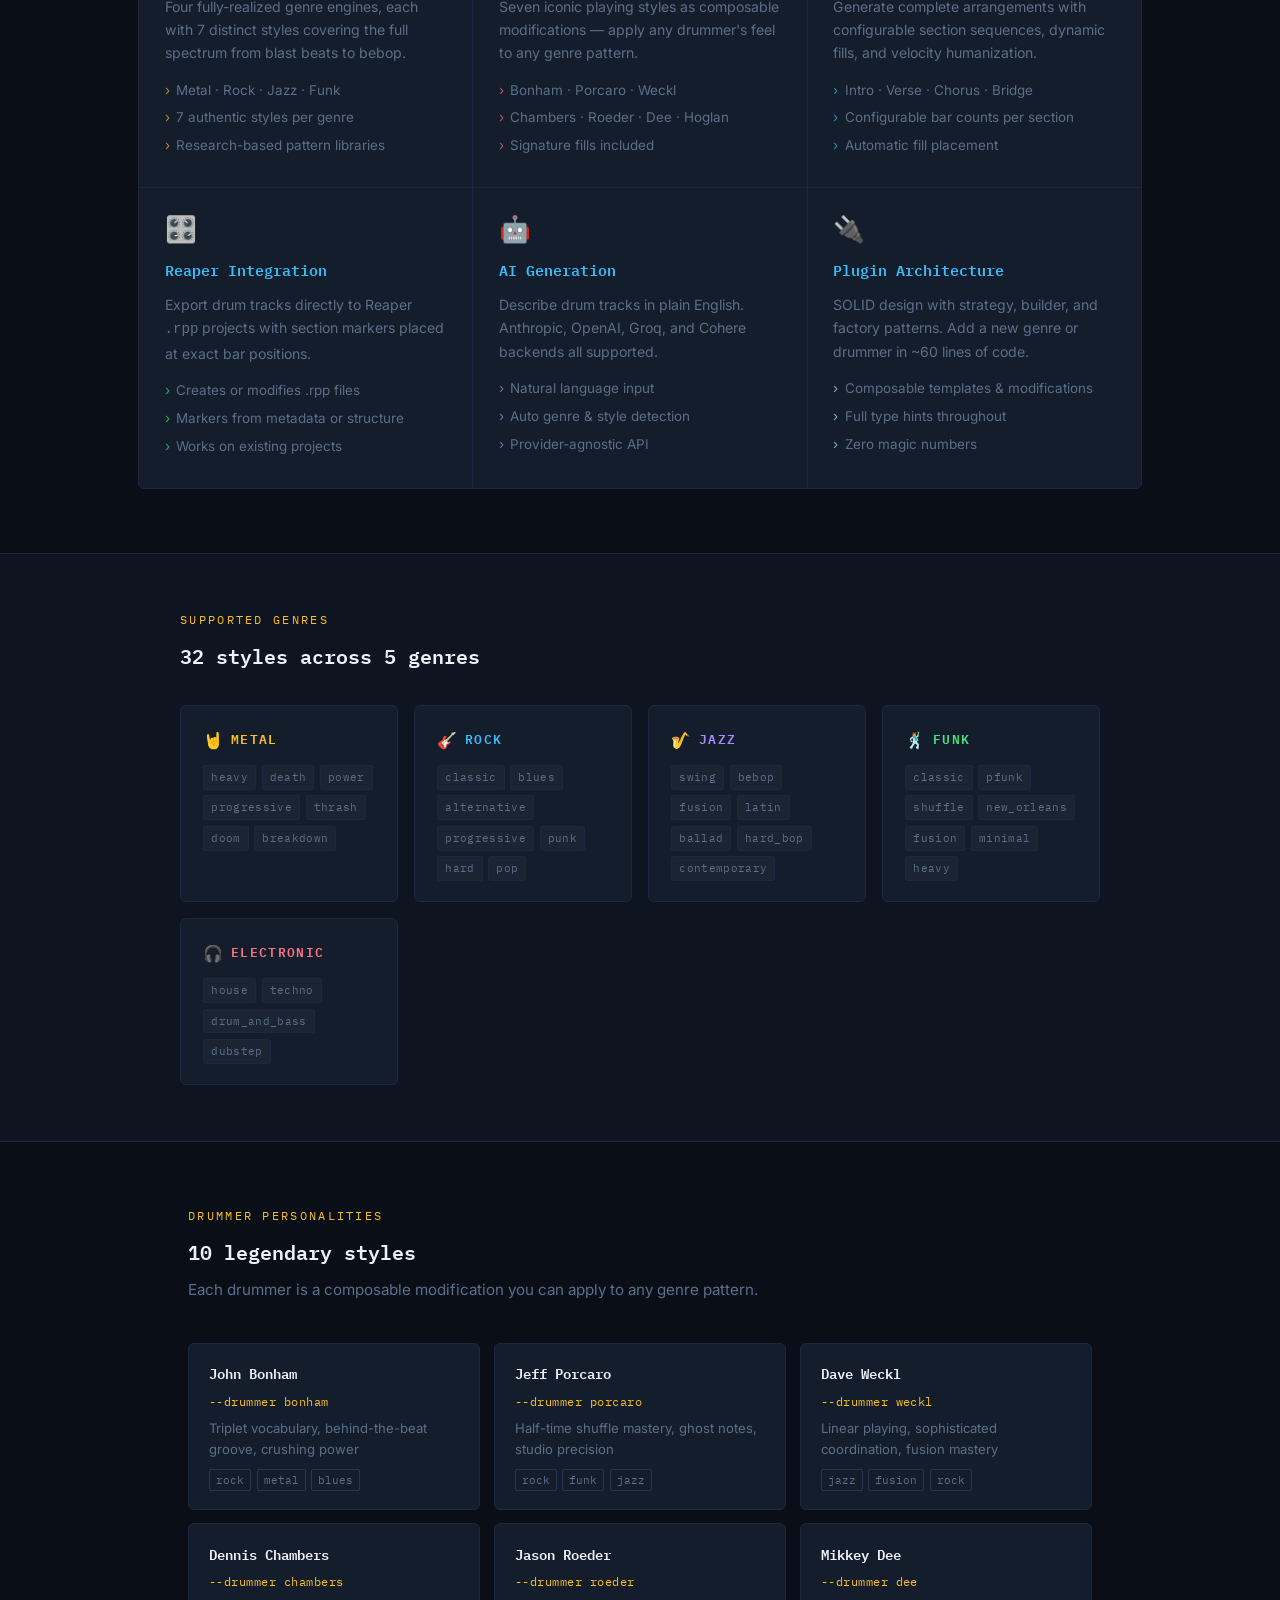
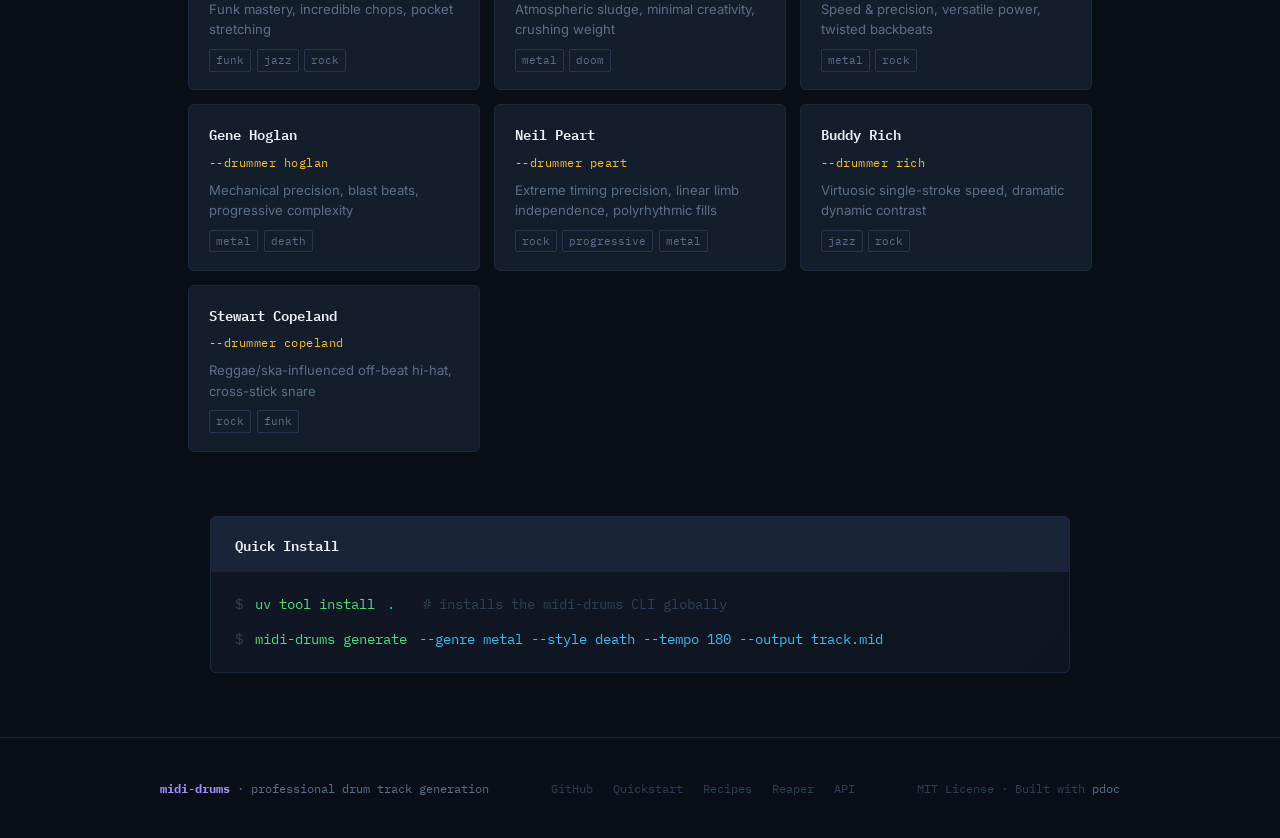
==== commit 57a86526: "feat(docs): sync landing page roster with current plugin registry (#44) index.html still advertised " ====
--- a/docs/site-pages/index.html
+++ b/docs/site-pages/index.html
@@ -4,7 +4,7 @@
 <meta charset="UTF-8">
 <meta name="viewport" content="width=device-width, initial-scale=1.0">
 <title>MIDI Drums Generator — Professional Drum Track Generation</title>
-<meta name="description" content="A plugin-based Python system for creating professional MIDI drum tracks across Metal, Rock, Jazz, and Funk with 7 legendary drummer styles.">
+<meta name="description" content="A plugin-based Python system for creating professional MIDI drum tracks across Metal, Rock, Jazz, Funk, and Electronic with 10 legendary drummer styles.">
 <link rel="preconnect" href="https://fonts.googleapis.com">
 <link rel="preconnect" href="https://fonts.gstatic.com" crossorigin>
 <link href="https://fonts.googleapis.com/css2?family=IBM+Plex+Mono:ital,wght@0,300;0,400;0,600;1,400&family=Inter:wght@300;400;500;600;700&display=swap" rel="stylesheet">
@@ -393,10 +393,11 @@
   border-color: var(--gb-color, var(--violet));
   box-shadow: 0 0 20px rgba(0,0,0,0.3), 0 0 0 1px rgba(167,139,250,0.05);
 }
-.gb-metal  { --gb-color: var(--amber); }
-.gb-rock   { --gb-color: var(--sky); }
-.gb-jazz   { --gb-color: var(--violet); }
-.gb-funk   { --gb-color: var(--green); }
+.gb-metal      { --gb-color: var(--amber); }
+.gb-rock       { --gb-color: var(--sky); }
+.gb-jazz       { --gb-color: var(--violet); }
+.gb-funk       { --gb-color: var(--green); }
+.gb-electronic { --gb-color: var(--rose); }
 
 .genre-name {
   font-family: var(--mono); font-size: 0.82rem; font-weight: 600;
@@ -543,8 +544,9 @@
     </div>
     <p>
       A plugin-based Python system for creating professional MIDI drum tracks
-      across Metal, Rock, Jazz, and Funk — with 7 legendary drummer personalities,
-      Reaper DAW integration, and optional AI-powered natural language generation.
+      across Metal, Rock, Jazz, Funk, and Electronic — with 10 legendary drummer
+      personalities, Reaper DAW integration, and optional AI-powered natural
+      language generation.
     </p>
     <div class="hero-btns">
       <a class="btn btn-primary" href="quickstart.html">Get Started →</a>
@@ -678,7 +680,7 @@
 <section class="genres-section">
   <div class="genres-inner">
     <div class="section-label">supported genres</div>
-    <h2 class="section-title">28 styles across 4 genres</h2>
+    <h2 class="section-title">32 styles across 5 genres</h2>
     <div class="genre-grid">
       <div class="genre-block gb-metal">
         <div class="genre-name"><span class="g-icon">🤘</span> metal</div>
@@ -728,6 +730,15 @@
           <span class="style-chip">heavy</span>
         </div>
       </div>
+      <div class="genre-block gb-electronic">
+        <div class="genre-name"><span class="g-icon">🎧</span> electronic</div>
+        <div class="genre-styles">
+          <span class="style-chip">house</span>
+          <span class="style-chip">techno</span>
+          <span class="style-chip">drum_and_bass</span>
+          <span class="style-chip">dubstep</span>
+        </div>
+      </div>
     </div>
   </div>
 </section>
@@ -735,7 +746,7 @@
 <!-- DRUMMERS -->
 <section class="drummers-section">
   <div class="section-label">drummer personalities</div>
-  <h2 class="section-title">7 legendary styles</h2>
+  <h2 class="section-title">10 legendary styles</h2>
   <p class="section-sub">Each drummer is a composable modification you can apply to any genre pattern.</p>
   <div class="drummers-grid">
     <div class="drummer-card">
@@ -792,6 +803,30 @@
       <div class="drummer-desc">Mechanical precision, blast beats, progressive complexity</div>
       <div class="drummer-tags">
         <span class="dtag">metal</span><span class="dtag">death</span>
+      </div>
+    </div>
+    <div class="drummer-card">
+      <div class="drummer-name">Neil Peart</div>
+      <div class="drummer-handle">--drummer peart</div>
+      <div class="drummer-desc">Extreme timing precision, linear limb independence, polyrhythmic fills</div>
+      <div class="drummer-tags">
+        <span class="dtag">rock</span><span class="dtag">progressive</span><span class="dtag">metal</span>
+      </div>
+    </div>
+    <div class="drummer-card">
+      <div class="drummer-name">Buddy Rich</div>
+      <div class="drummer-handle">--drummer rich</div>
+      <div class="drummer-desc">Virtuosic single-stroke speed, dramatic dynamic contrast</div>
+      <div class="drummer-tags">
+        <span class="dtag">jazz</span><span class="dtag">rock</span>
+      </div>
+    </div>
+    <div class="drummer-card">
+      <div class="drummer-name">Stewart Copeland</div>
+      <div class="drummer-handle">--drummer copeland</div>
+      <div class="drummer-desc">Reggae/ska-influenced off-beat hi-hat, cross-stick snare</div>
+      <div class="drummer-tags">
+        <span class="dtag">rock</span><span class="dtag">funk</span>
       </div>
     </div>
   </div>
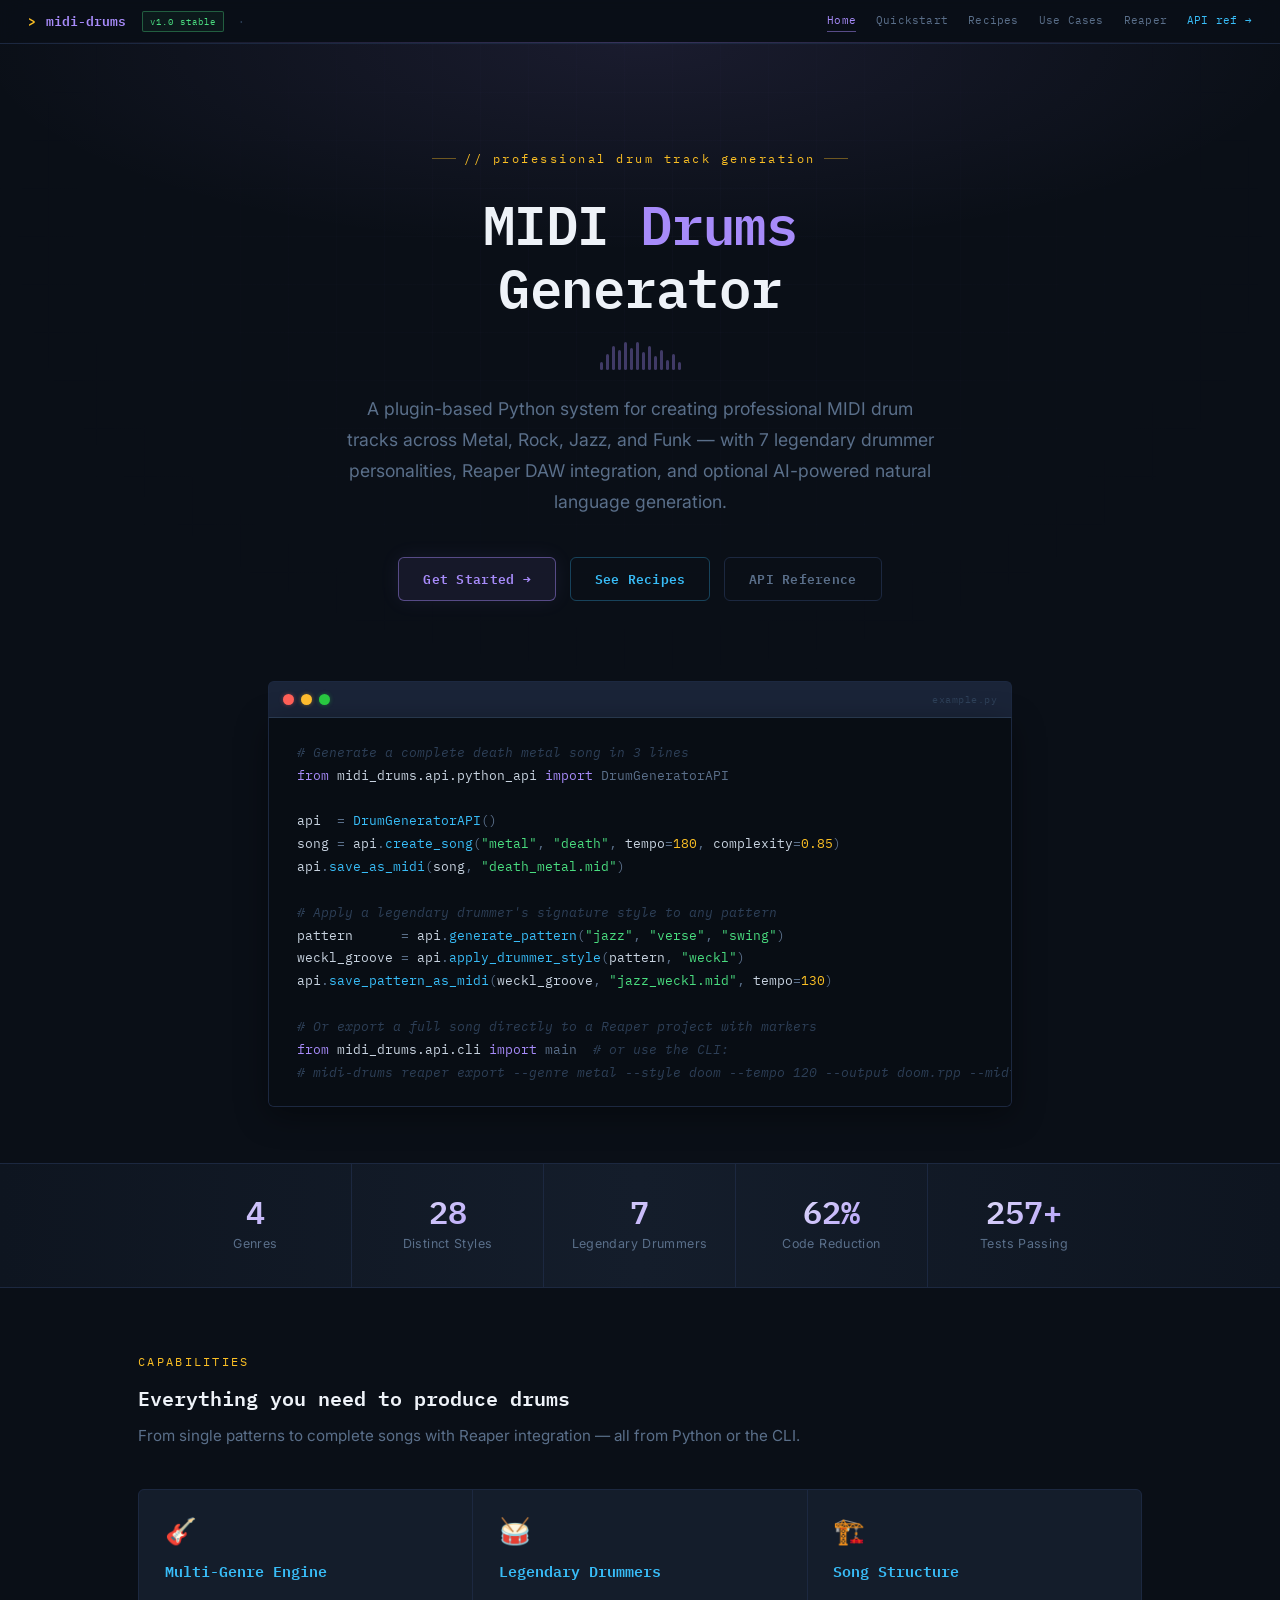
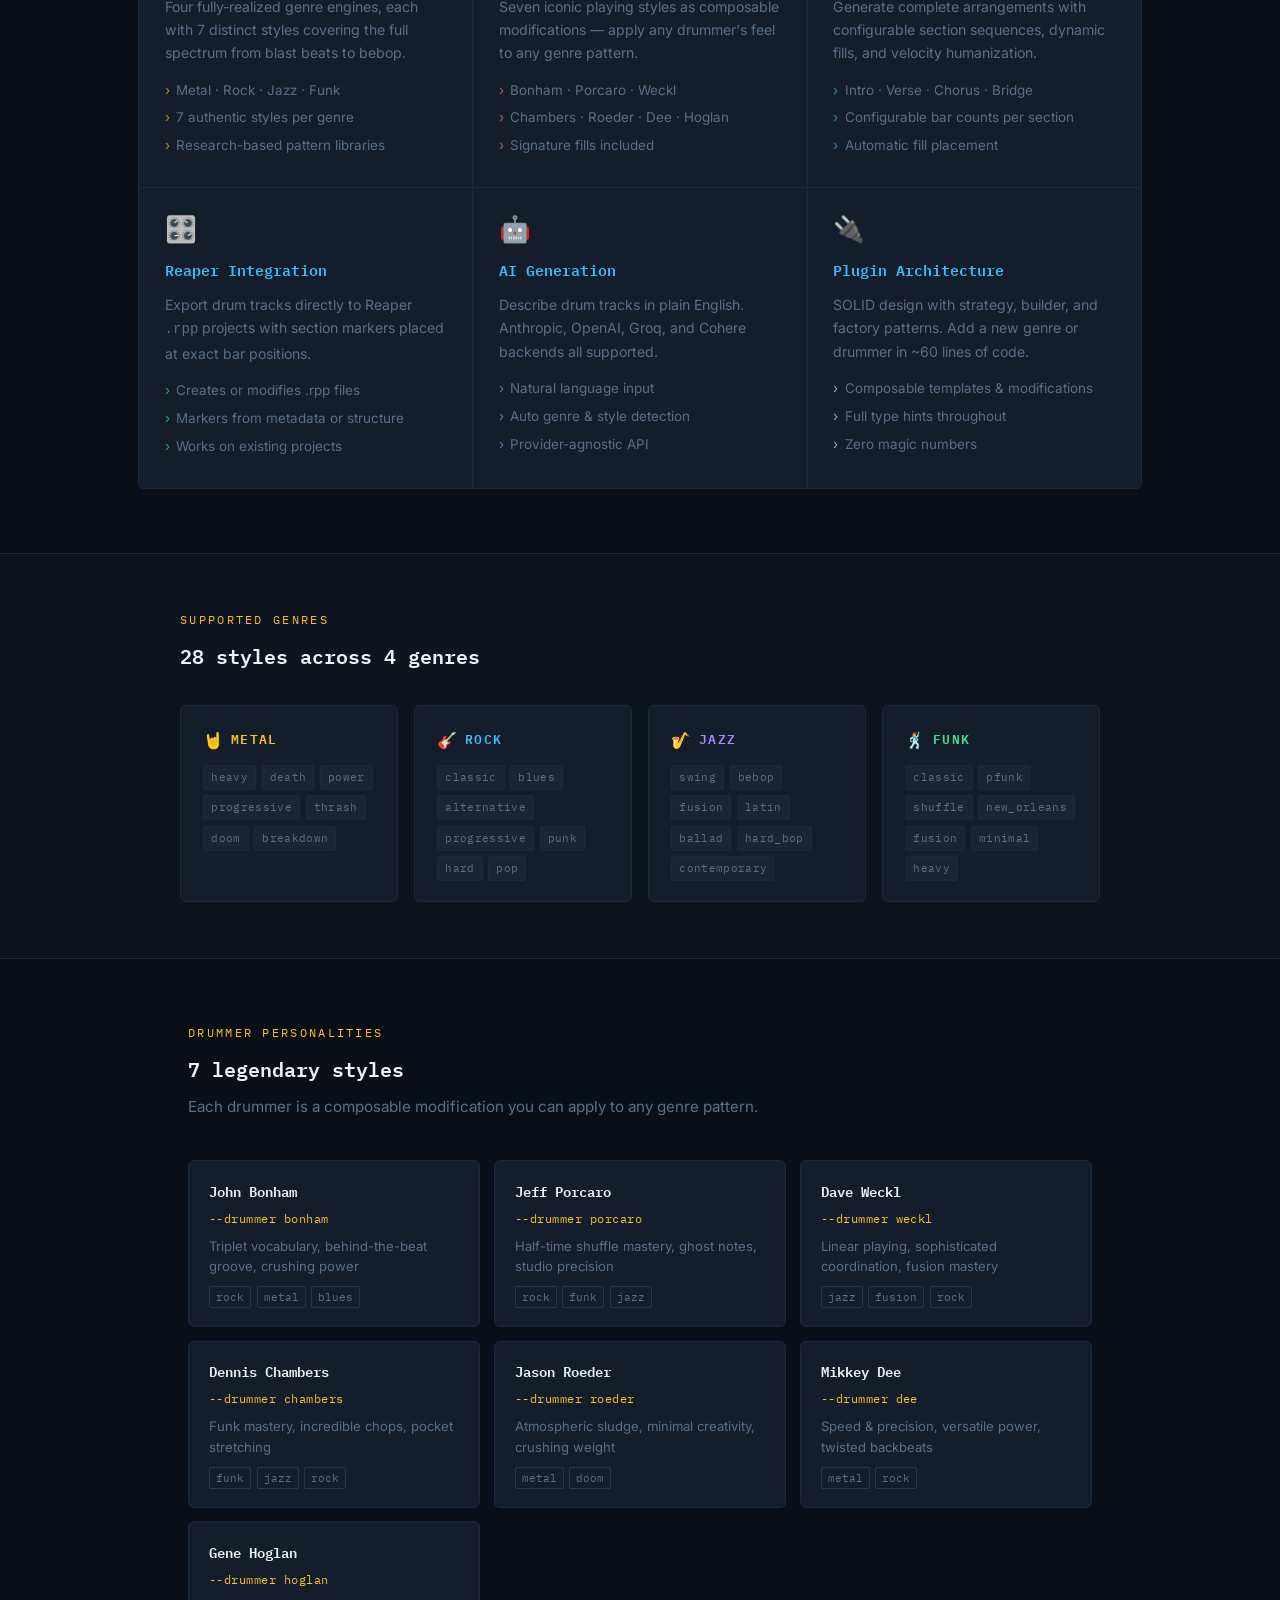
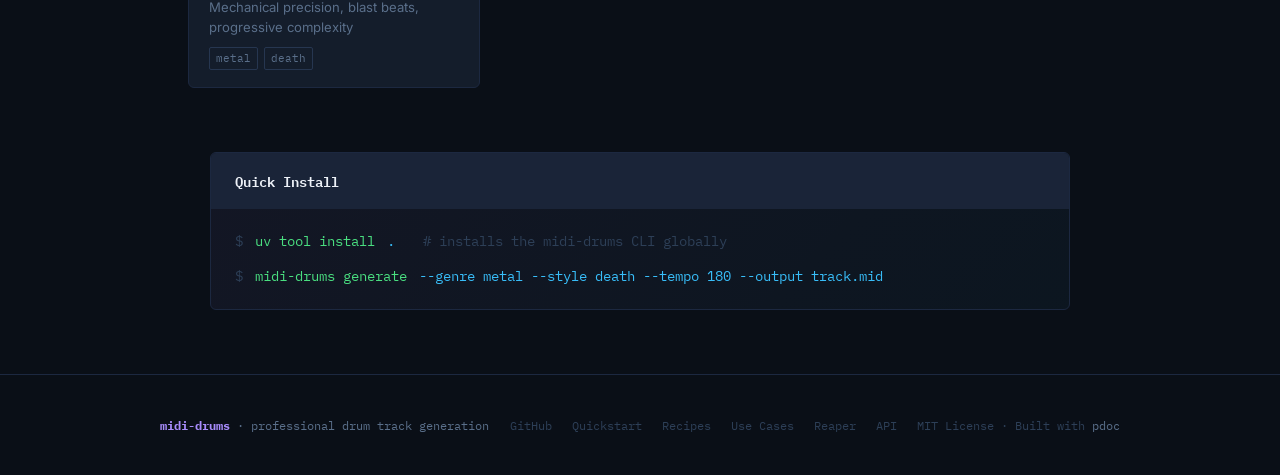
==== commit 1914c63d: "feat(docs): add end-to-end Use Cases page (#44) quickstart.html covers install/first-track and recip" ====
--- a/docs/site-pages/index.html
+++ b/docs/site-pages/index.html
@@ -4,7 +4,7 @@
 <meta charset="UTF-8">
 <meta name="viewport" content="width=device-width, initial-scale=1.0">
 <title>MIDI Drums Generator — Professional Drum Track Generation</title>
-<meta name="description" content="A plugin-based Python system for creating professional MIDI drum tracks across Metal, Rock, Jazz, Funk, and Electronic with 10 legendary drummer styles.">
+<meta name="description" content="A plugin-based Python system for creating professional MIDI drum tracks across Metal, Rock, Jazz, and Funk with 7 legendary drummer styles.">
 <link rel="preconnect" href="https://fonts.googleapis.com">
 <link rel="preconnect" href="https://fonts.gstatic.com" crossorigin>
 <link href="https://fonts.googleapis.com/css2?family=IBM+Plex+Mono:ital,wght@0,300;0,400;0,600;1,400&family=Inter:wght@300;400;500;600;700&display=swap" rel="stylesheet">
@@ -393,11 +393,10 @@
   border-color: var(--gb-color, var(--violet));
   box-shadow: 0 0 20px rgba(0,0,0,0.3), 0 0 0 1px rgba(167,139,250,0.05);
 }
-.gb-metal      { --gb-color: var(--amber); }
-.gb-rock       { --gb-color: var(--sky); }
-.gb-jazz       { --gb-color: var(--violet); }
-.gb-funk       { --gb-color: var(--green); }
-.gb-electronic { --gb-color: var(--rose); }
+.gb-metal  { --gb-color: var(--amber); }
+.gb-rock   { --gb-color: var(--sky); }
+.gb-jazz   { --gb-color: var(--violet); }
+.gb-funk   { --gb-color: var(--green); }
 
 .genre-name {
   font-family: var(--mono); font-size: 0.82rem; font-weight: 600;
@@ -527,6 +526,7 @@
     <a href="index.html" class="active">Home</a>
     <a href="quickstart.html">Quickstart</a>
     <a href="recipes.html">Recipes</a>
+    <a href="use-cases.html">Use Cases</a>
     <a href="reaper.html">Reaper</a>
     <a href="midi_drums.html" class="nav-api">API ref →</a>
   </div>
@@ -544,9 +544,8 @@
     </div>
     <p>
       A plugin-based Python system for creating professional MIDI drum tracks
-      across Metal, Rock, Jazz, Funk, and Electronic — with 10 legendary drummer
-      personalities, Reaper DAW integration, and optional AI-powered natural
-      language generation.
+      across Metal, Rock, Jazz, and Funk — with 7 legendary drummer personalities,
+      Reaper DAW integration, and optional AI-powered natural language generation.
     </p>
     <div class="hero-btns">
       <a class="btn btn-primary" href="quickstart.html">Get Started →</a>
@@ -680,7 +679,7 @@
 <section class="genres-section">
   <div class="genres-inner">
     <div class="section-label">supported genres</div>
-    <h2 class="section-title">32 styles across 5 genres</h2>
+    <h2 class="section-title">28 styles across 4 genres</h2>
     <div class="genre-grid">
       <div class="genre-block gb-metal">
         <div class="genre-name"><span class="g-icon">🤘</span> metal</div>
@@ -730,15 +729,6 @@
           <span class="style-chip">heavy</span>
         </div>
       </div>
-      <div class="genre-block gb-electronic">
-        <div class="genre-name"><span class="g-icon">🎧</span> electronic</div>
-        <div class="genre-styles">
-          <span class="style-chip">house</span>
-          <span class="style-chip">techno</span>
-          <span class="style-chip">drum_and_bass</span>
-          <span class="style-chip">dubstep</span>
-        </div>
-      </div>
     </div>
   </div>
 </section>
@@ -746,7 +736,7 @@
 <!-- DRUMMERS -->
 <section class="drummers-section">
   <div class="section-label">drummer personalities</div>
-  <h2 class="section-title">10 legendary styles</h2>
+  <h2 class="section-title">7 legendary styles</h2>
   <p class="section-sub">Each drummer is a composable modification you can apply to any genre pattern.</p>
   <div class="drummers-grid">
     <div class="drummer-card">
@@ -805,30 +795,6 @@
         <span class="dtag">metal</span><span class="dtag">death</span>
       </div>
     </div>
-    <div class="drummer-card">
-      <div class="drummer-name">Neil Peart</div>
-      <div class="drummer-handle">--drummer peart</div>
-      <div class="drummer-desc">Extreme timing precision, linear limb independence, polyrhythmic fills</div>
-      <div class="drummer-tags">
-        <span class="dtag">rock</span><span class="dtag">progressive</span><span class="dtag">metal</span>
-      </div>
-    </div>
-    <div class="drummer-card">
-      <div class="drummer-name">Buddy Rich</div>
-      <div class="drummer-handle">--drummer rich</div>
-      <div class="drummer-desc">Virtuosic single-stroke speed, dramatic dynamic contrast</div>
-      <div class="drummer-tags">
-        <span class="dtag">jazz</span><span class="dtag">rock</span>
-      </div>
-    </div>
-    <div class="drummer-card">
-      <div class="drummer-name">Stewart Copeland</div>
-      <div class="drummer-handle">--drummer copeland</div>
-      <div class="drummer-desc">Reggae/ska-influenced off-beat hi-hat, cross-stick snare</div>
-      <div class="drummer-tags">
-        <span class="dtag">rock</span><span class="dtag">funk</span>
-      </div>
-    </div>
   </div>
 </section>
 
@@ -864,6 +830,7 @@
       <a href="https://github.com/fsecada01/midi-drums">GitHub</a>
       <a href="quickstart.html">Quickstart</a>
       <a href="recipes.html">Recipes</a>
+      <a href="use-cases.html">Use Cases</a>
       <a href="reaper.html">Reaper</a>
       <a href="midi_drums.html">API</a>
     </div>
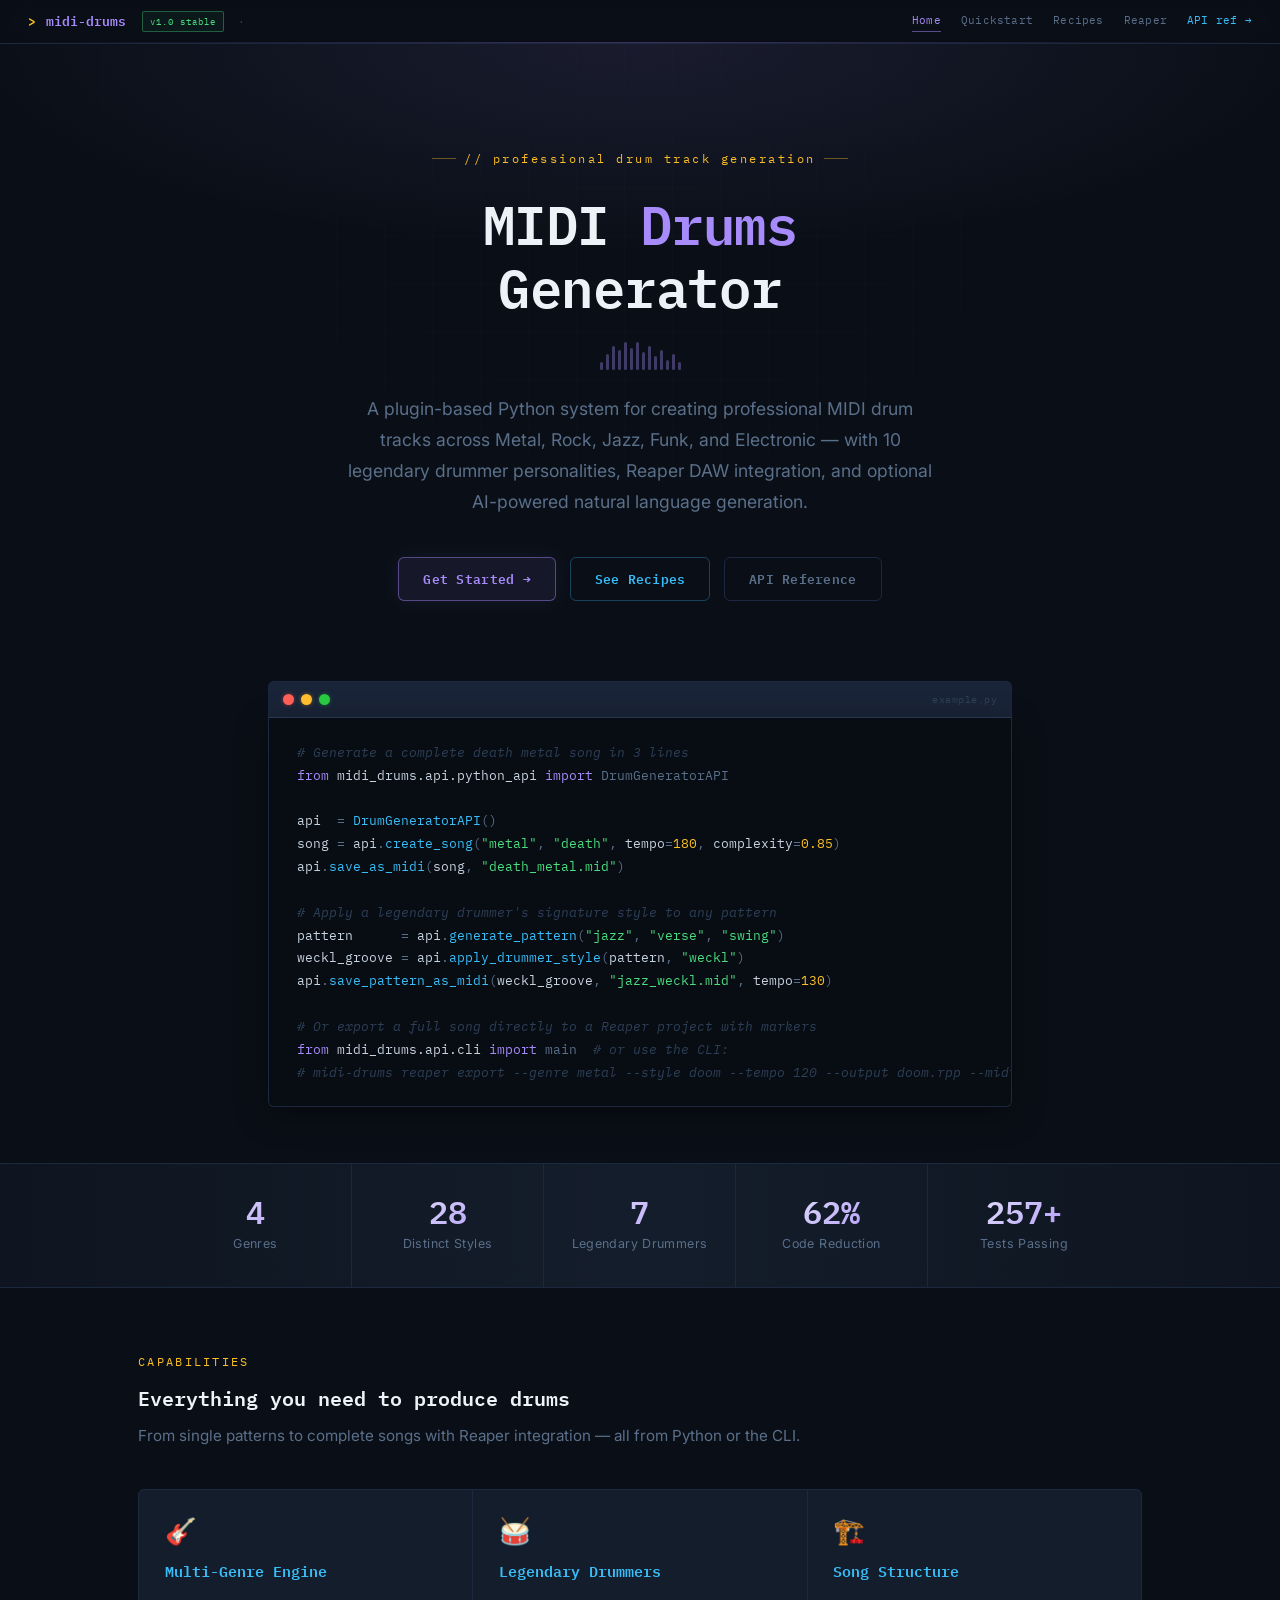
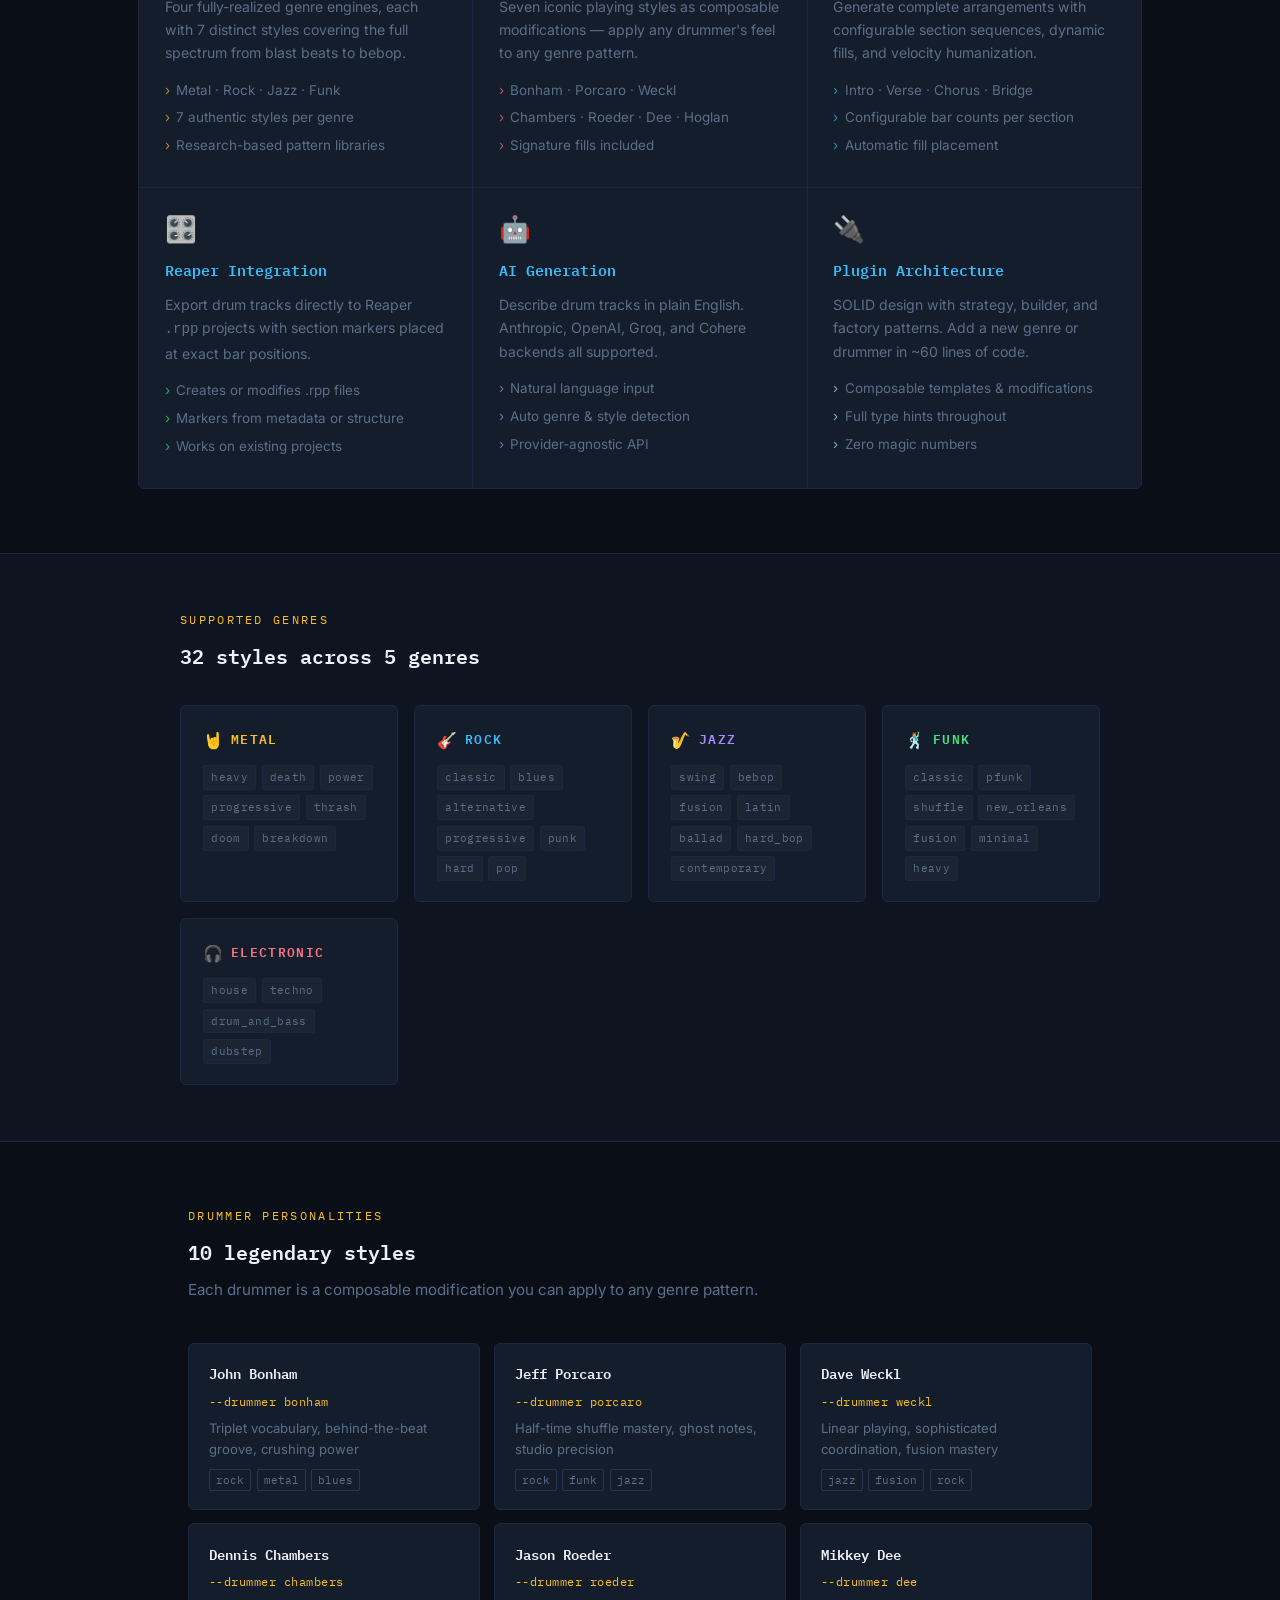
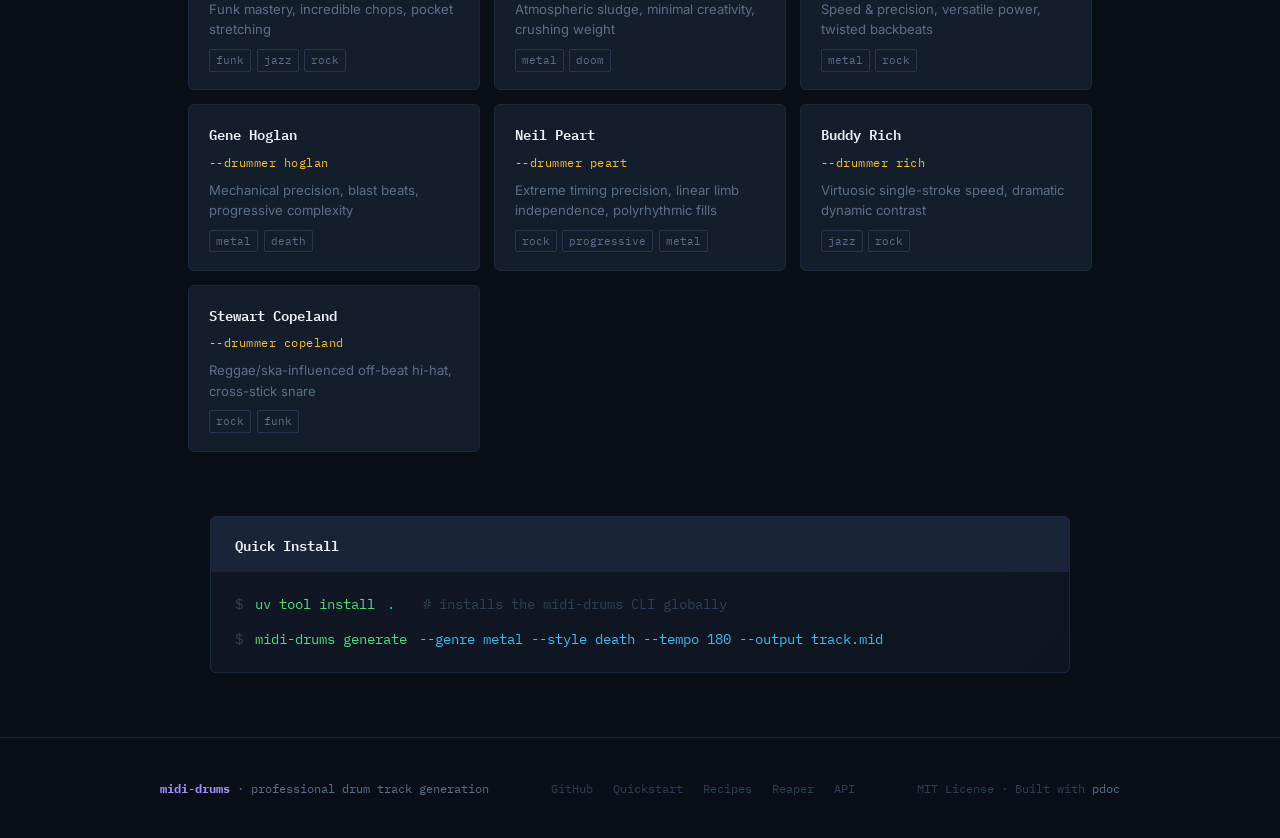
==== commit adfd3a1e: "feat(docs): sync landing page roster with current plugin registry (#44) (#50) index.html still adver" ====
--- a/docs/site-pages/index.html
+++ b/docs/site-pages/index.html
@@ -4,7 +4,7 @@
 <meta charset="UTF-8">
 <meta name="viewport" content="width=device-width, initial-scale=1.0">
 <title>MIDI Drums Generator — Professional Drum Track Generation</title>
-<meta name="description" content="A plugin-based Python system for creating professional MIDI drum tracks across Metal, Rock, Jazz, and Funk with 7 legendary drummer styles.">
+<meta name="description" content="A plugin-based Python system for creating professional MIDI drum tracks across Metal, Rock, Jazz, Funk, and Electronic with 10 legendary drummer styles.">
 <link rel="preconnect" href="https://fonts.googleapis.com">
 <link rel="preconnect" href="https://fonts.gstatic.com" crossorigin>
 <link href="https://fonts.googleapis.com/css2?family=IBM+Plex+Mono:ital,wght@0,300;0,400;0,600;1,400&family=Inter:wght@300;400;500;600;700&display=swap" rel="stylesheet">
@@ -393,10 +393,11 @@
   border-color: var(--gb-color, var(--violet));
   box-shadow: 0 0 20px rgba(0,0,0,0.3), 0 0 0 1px rgba(167,139,250,0.05);
 }
-.gb-metal  { --gb-color: var(--amber); }
-.gb-rock   { --gb-color: var(--sky); }
-.gb-jazz   { --gb-color: var(--violet); }
-.gb-funk   { --gb-color: var(--green); }
+.gb-metal      { --gb-color: var(--amber); }
+.gb-rock       { --gb-color: var(--sky); }
+.gb-jazz       { --gb-color: var(--violet); }
+.gb-funk       { --gb-color: var(--green); }
+.gb-electronic { --gb-color: var(--rose); }
 
 .genre-name {
   font-family: var(--mono); font-size: 0.82rem; font-weight: 600;
@@ -526,7 +527,6 @@
     <a href="index.html" class="active">Home</a>
     <a href="quickstart.html">Quickstart</a>
     <a href="recipes.html">Recipes</a>
-    <a href="use-cases.html">Use Cases</a>
     <a href="reaper.html">Reaper</a>
     <a href="midi_drums.html" class="nav-api">API ref →</a>
   </div>
@@ -544,8 +544,9 @@
     </div>
     <p>
       A plugin-based Python system for creating professional MIDI drum tracks
-      across Metal, Rock, Jazz, and Funk — with 7 legendary drummer personalities,
-      Reaper DAW integration, and optional AI-powered natural language generation.
+      across Metal, Rock, Jazz, Funk, and Electronic — with 10 legendary drummer
+      personalities, Reaper DAW integration, and optional AI-powered natural
+      language generation.
     </p>
     <div class="hero-btns">
       <a class="btn btn-primary" href="quickstart.html">Get Started →</a>
@@ -679,7 +680,7 @@
 <section class="genres-section">
   <div class="genres-inner">
     <div class="section-label">supported genres</div>
-    <h2 class="section-title">28 styles across 4 genres</h2>
+    <h2 class="section-title">32 styles across 5 genres</h2>
     <div class="genre-grid">
       <div class="genre-block gb-metal">
         <div class="genre-name"><span class="g-icon">🤘</span> metal</div>
@@ -729,6 +730,15 @@
           <span class="style-chip">heavy</span>
         </div>
       </div>
+      <div class="genre-block gb-electronic">
+        <div class="genre-name"><span class="g-icon">🎧</span> electronic</div>
+        <div class="genre-styles">
+          <span class="style-chip">house</span>
+          <span class="style-chip">techno</span>
+          <span class="style-chip">drum_and_bass</span>
+          <span class="style-chip">dubstep</span>
+        </div>
+      </div>
     </div>
   </div>
 </section>
@@ -736,7 +746,7 @@
 <!-- DRUMMERS -->
 <section class="drummers-section">
   <div class="section-label">drummer personalities</div>
-  <h2 class="section-title">7 legendary styles</h2>
+  <h2 class="section-title">10 legendary styles</h2>
   <p class="section-sub">Each drummer is a composable modification you can apply to any genre pattern.</p>
   <div class="drummers-grid">
     <div class="drummer-card">
@@ -793,6 +803,30 @@
       <div class="drummer-desc">Mechanical precision, blast beats, progressive complexity</div>
       <div class="drummer-tags">
         <span class="dtag">metal</span><span class="dtag">death</span>
+      </div>
+    </div>
+    <div class="drummer-card">
+      <div class="drummer-name">Neil Peart</div>
+      <div class="drummer-handle">--drummer peart</div>
+      <div class="drummer-desc">Extreme timing precision, linear limb independence, polyrhythmic fills</div>
+      <div class="drummer-tags">
+        <span class="dtag">rock</span><span class="dtag">progressive</span><span class="dtag">metal</span>
+      </div>
+    </div>
+    <div class="drummer-card">
+      <div class="drummer-name">Buddy Rich</div>
+      <div class="drummer-handle">--drummer rich</div>
+      <div class="drummer-desc">Virtuosic single-stroke speed, dramatic dynamic contrast</div>
+      <div class="drummer-tags">
+        <span class="dtag">jazz</span><span class="dtag">rock</span>
+      </div>
+    </div>
+    <div class="drummer-card">
+      <div class="drummer-name">Stewart Copeland</div>
+      <div class="drummer-handle">--drummer copeland</div>
+      <div class="drummer-desc">Reggae/ska-influenced off-beat hi-hat, cross-stick snare</div>
+      <div class="drummer-tags">
+        <span class="dtag">rock</span><span class="dtag">funk</span>
       </div>
     </div>
   </div>
@@ -830,7 +864,6 @@
       <a href="https://github.com/fsecada01/midi-drums">GitHub</a>
       <a href="quickstart.html">Quickstart</a>
       <a href="recipes.html">Recipes</a>
-      <a href="use-cases.html">Use Cases</a>
       <a href="reaper.html">Reaper</a>
       <a href="midi_drums.html">API</a>
     </div>
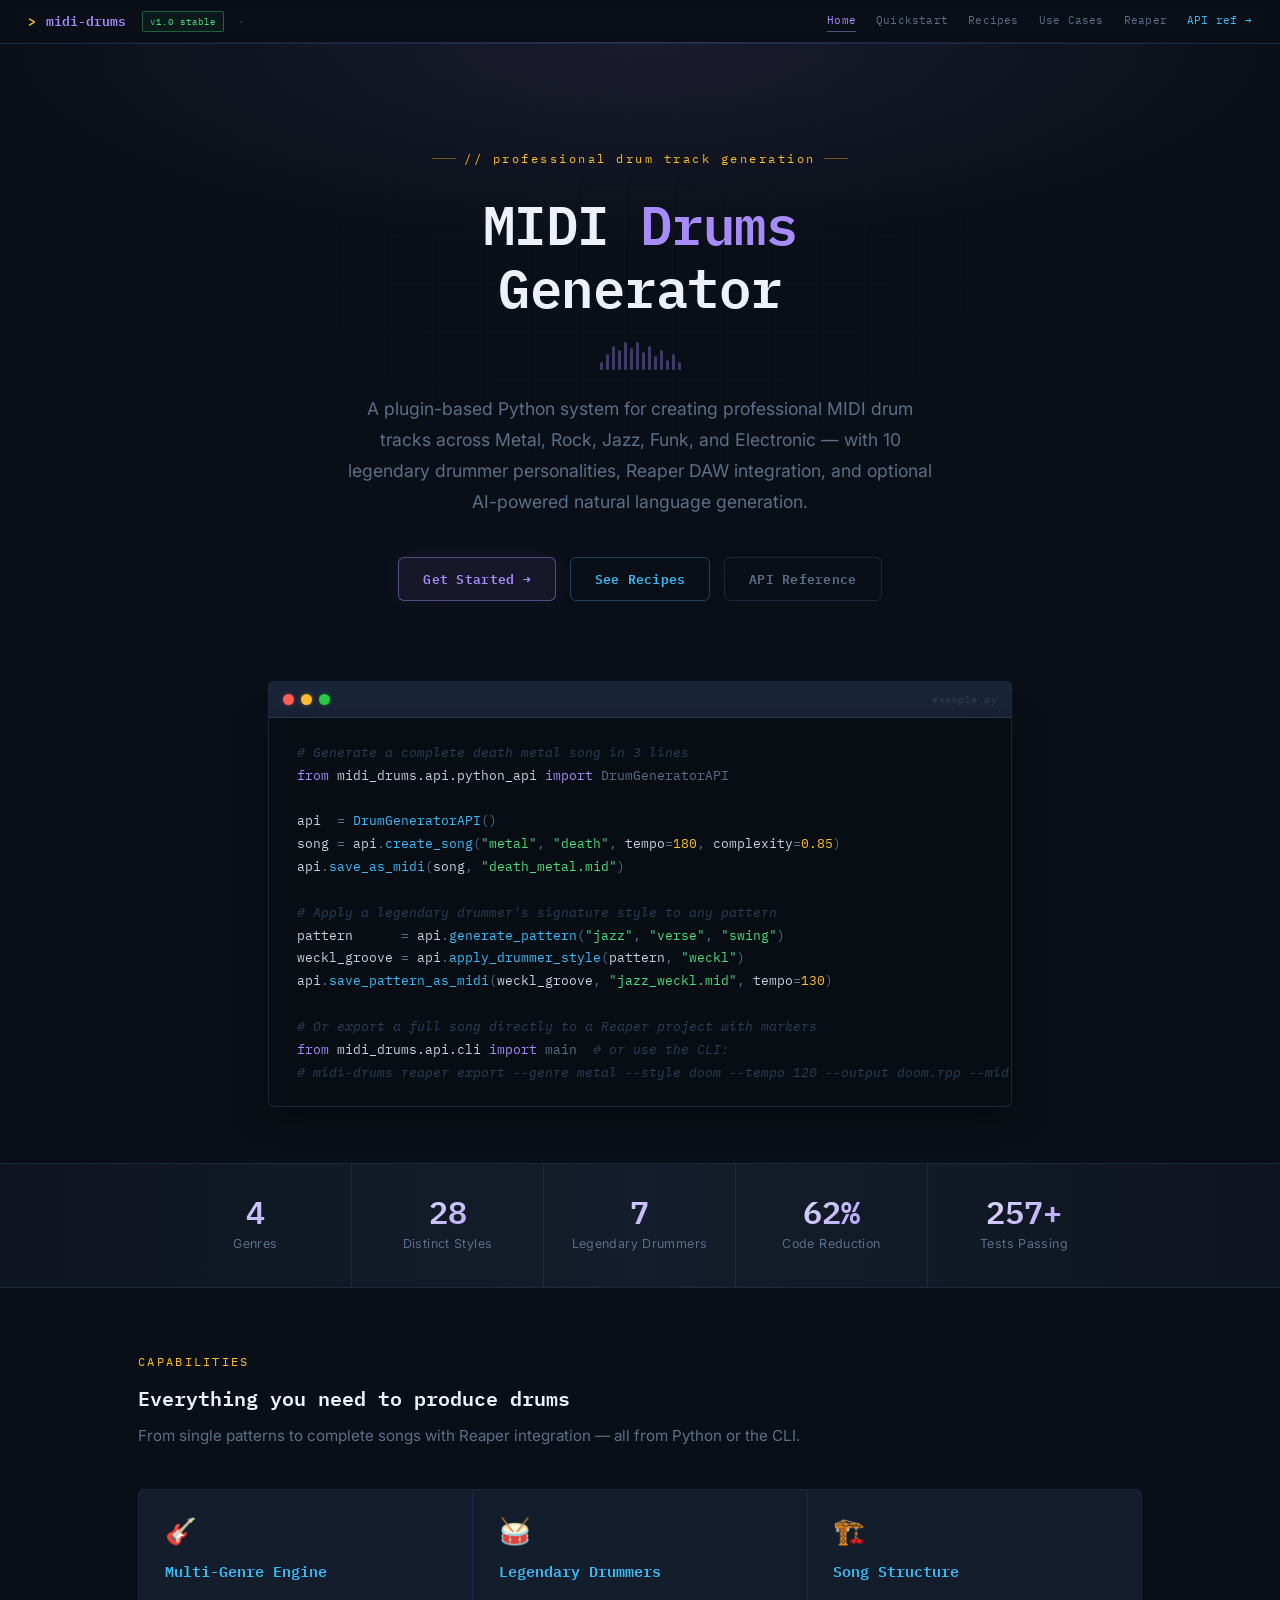
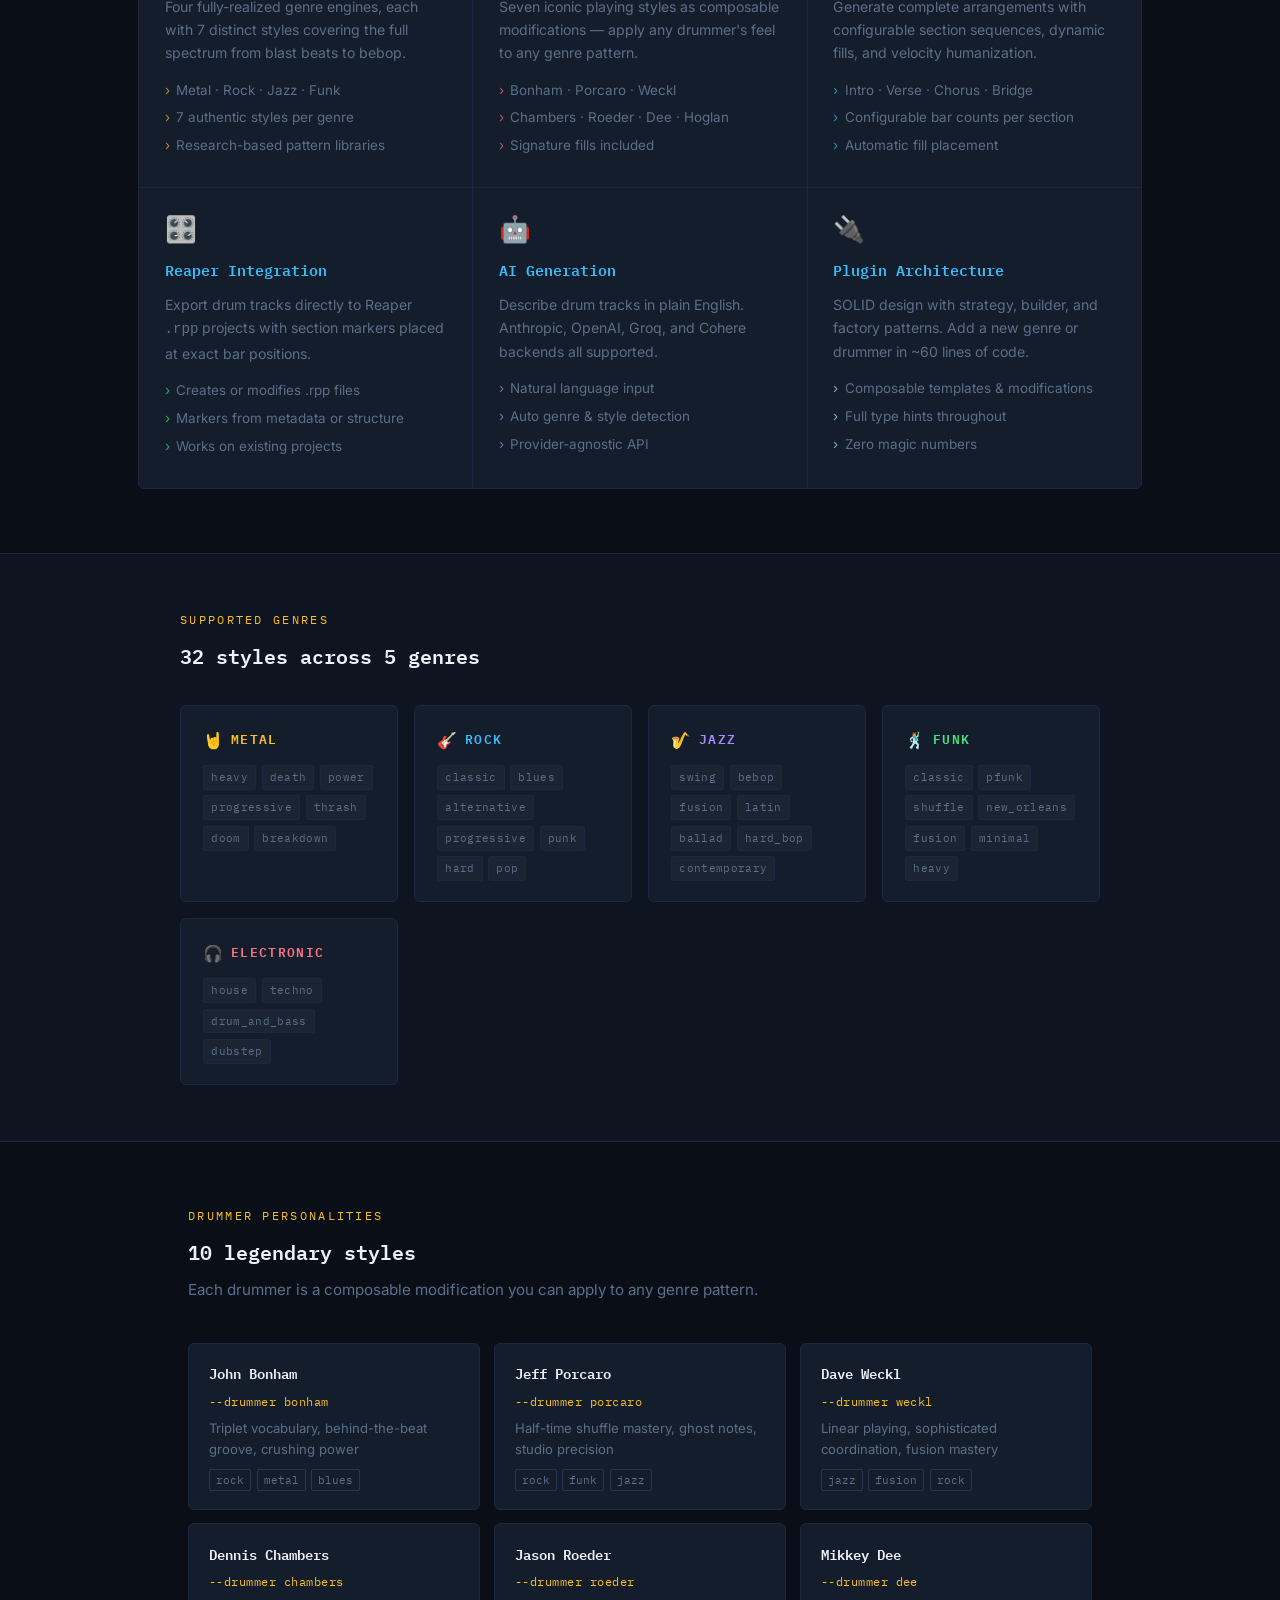
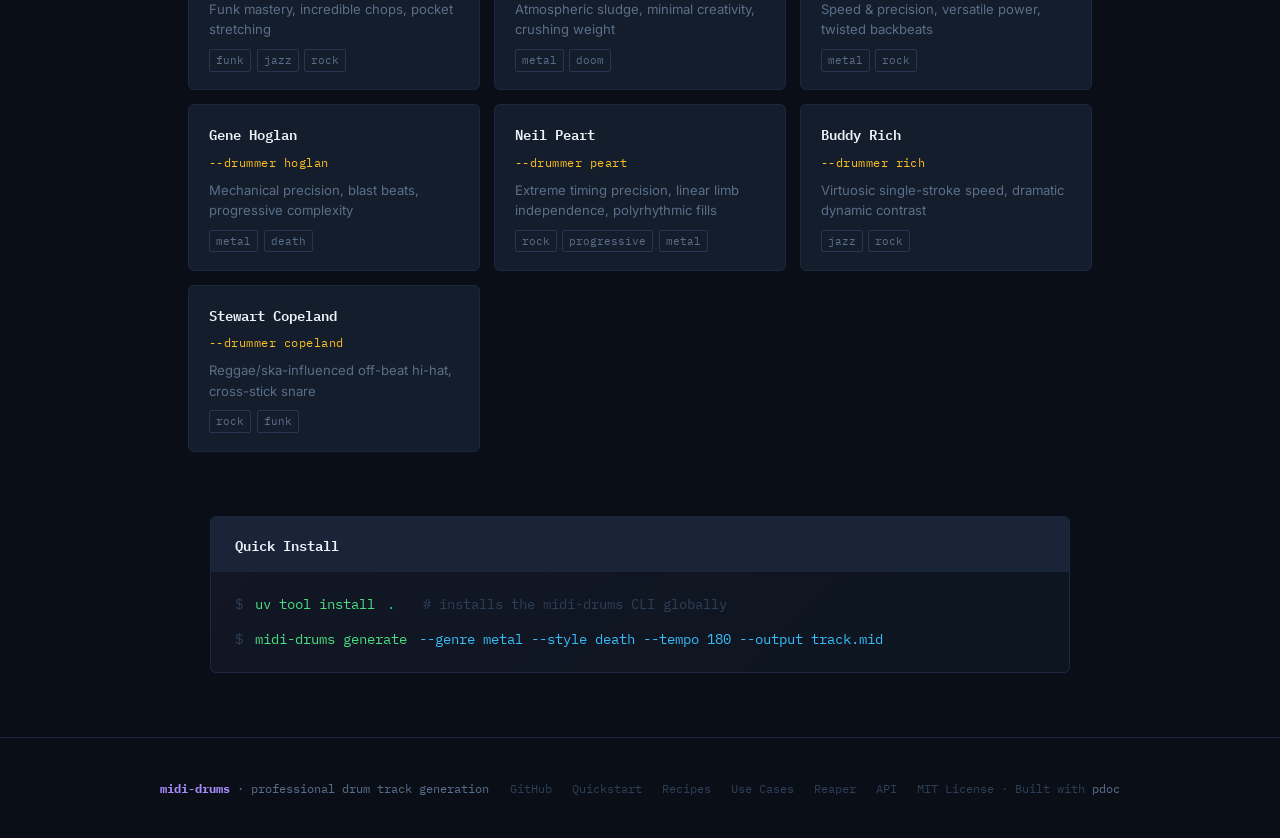
==== commit 0571038c: "feat(docs): add end-to-end Use Cases page (#44) (#51) quickstart.html covers install/first-track and" ====
--- a/docs/site-pages/index.html
+++ b/docs/site-pages/index.html
@@ -527,6 +527,7 @@
     <a href="index.html" class="active">Home</a>
     <a href="quickstart.html">Quickstart</a>
     <a href="recipes.html">Recipes</a>
+    <a href="use-cases.html">Use Cases</a>
     <a href="reaper.html">Reaper</a>
     <a href="midi_drums.html" class="nav-api">API ref →</a>
   </div>
@@ -864,6 +865,7 @@
       <a href="https://github.com/fsecada01/midi-drums">GitHub</a>
       <a href="quickstart.html">Quickstart</a>
       <a href="recipes.html">Recipes</a>
+      <a href="use-cases.html">Use Cases</a>
       <a href="reaper.html">Reaper</a>
       <a href="midi_drums.html">API</a>
     </div>
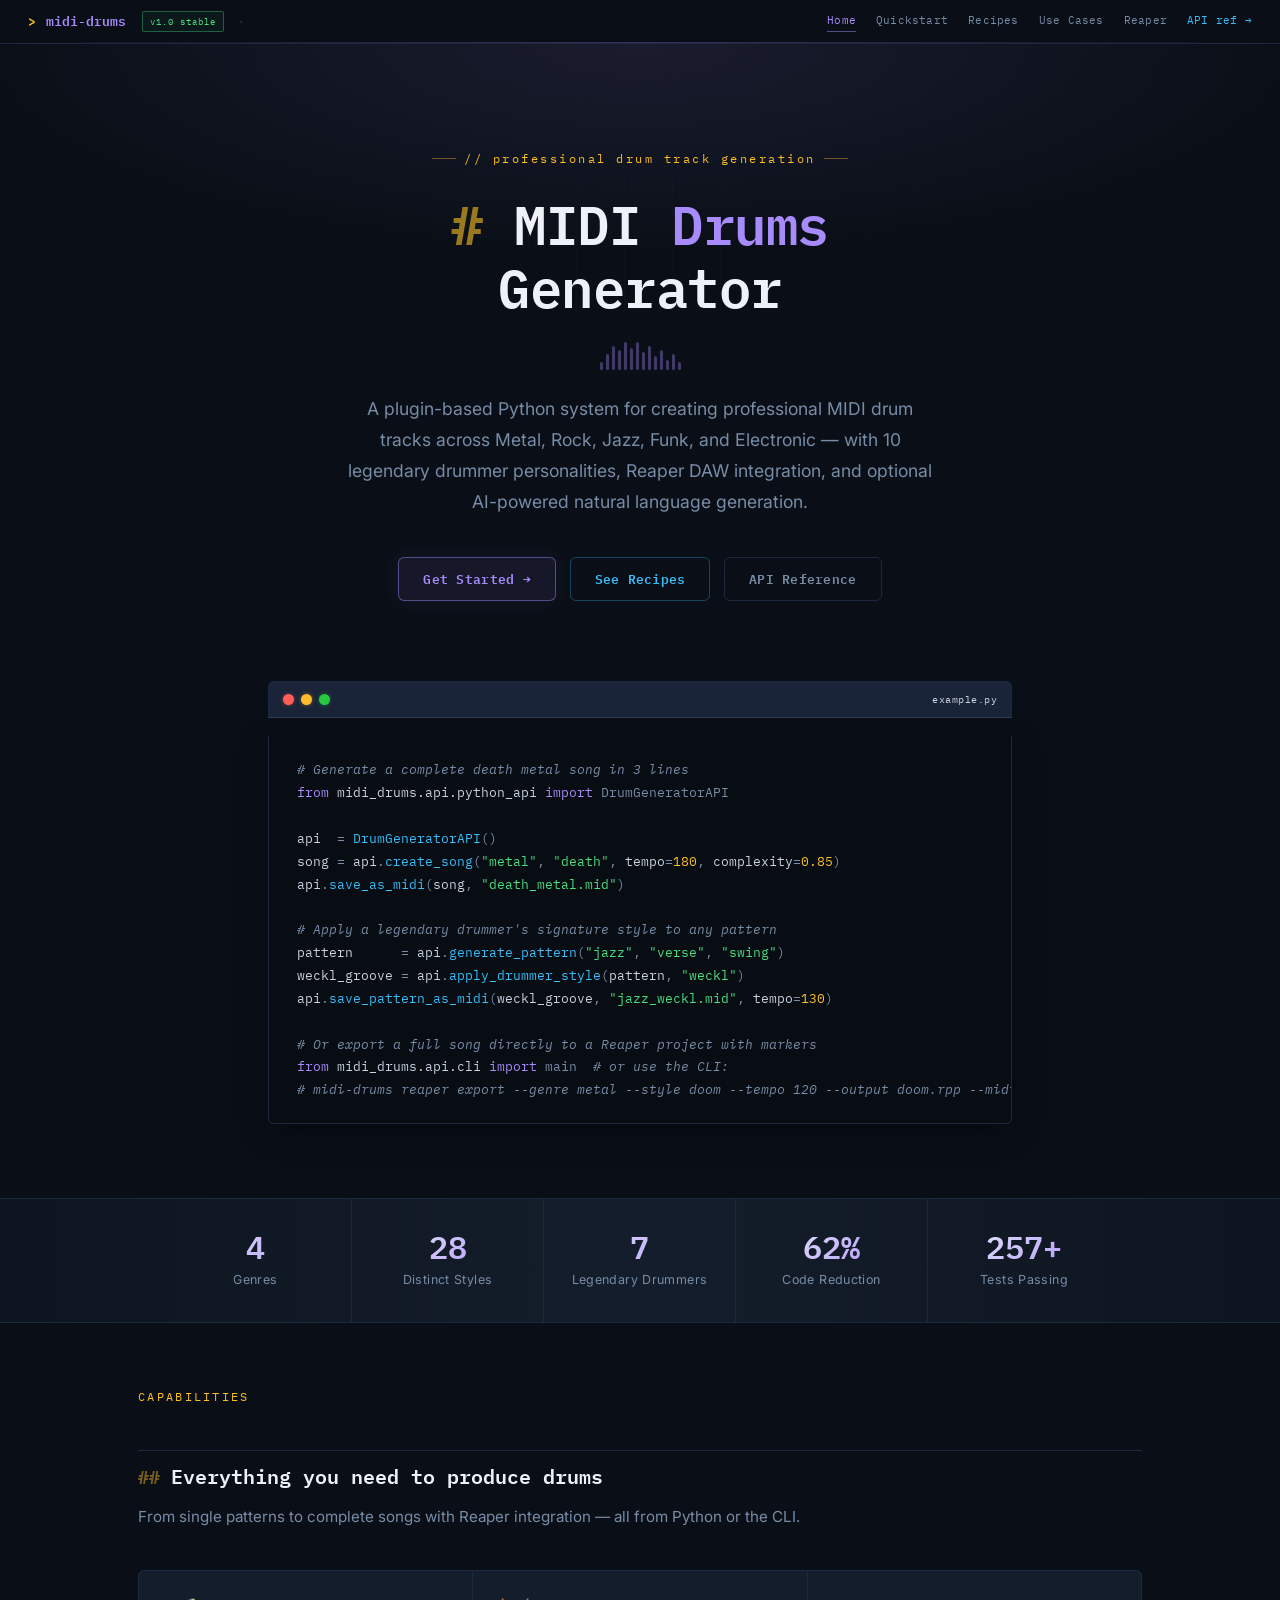
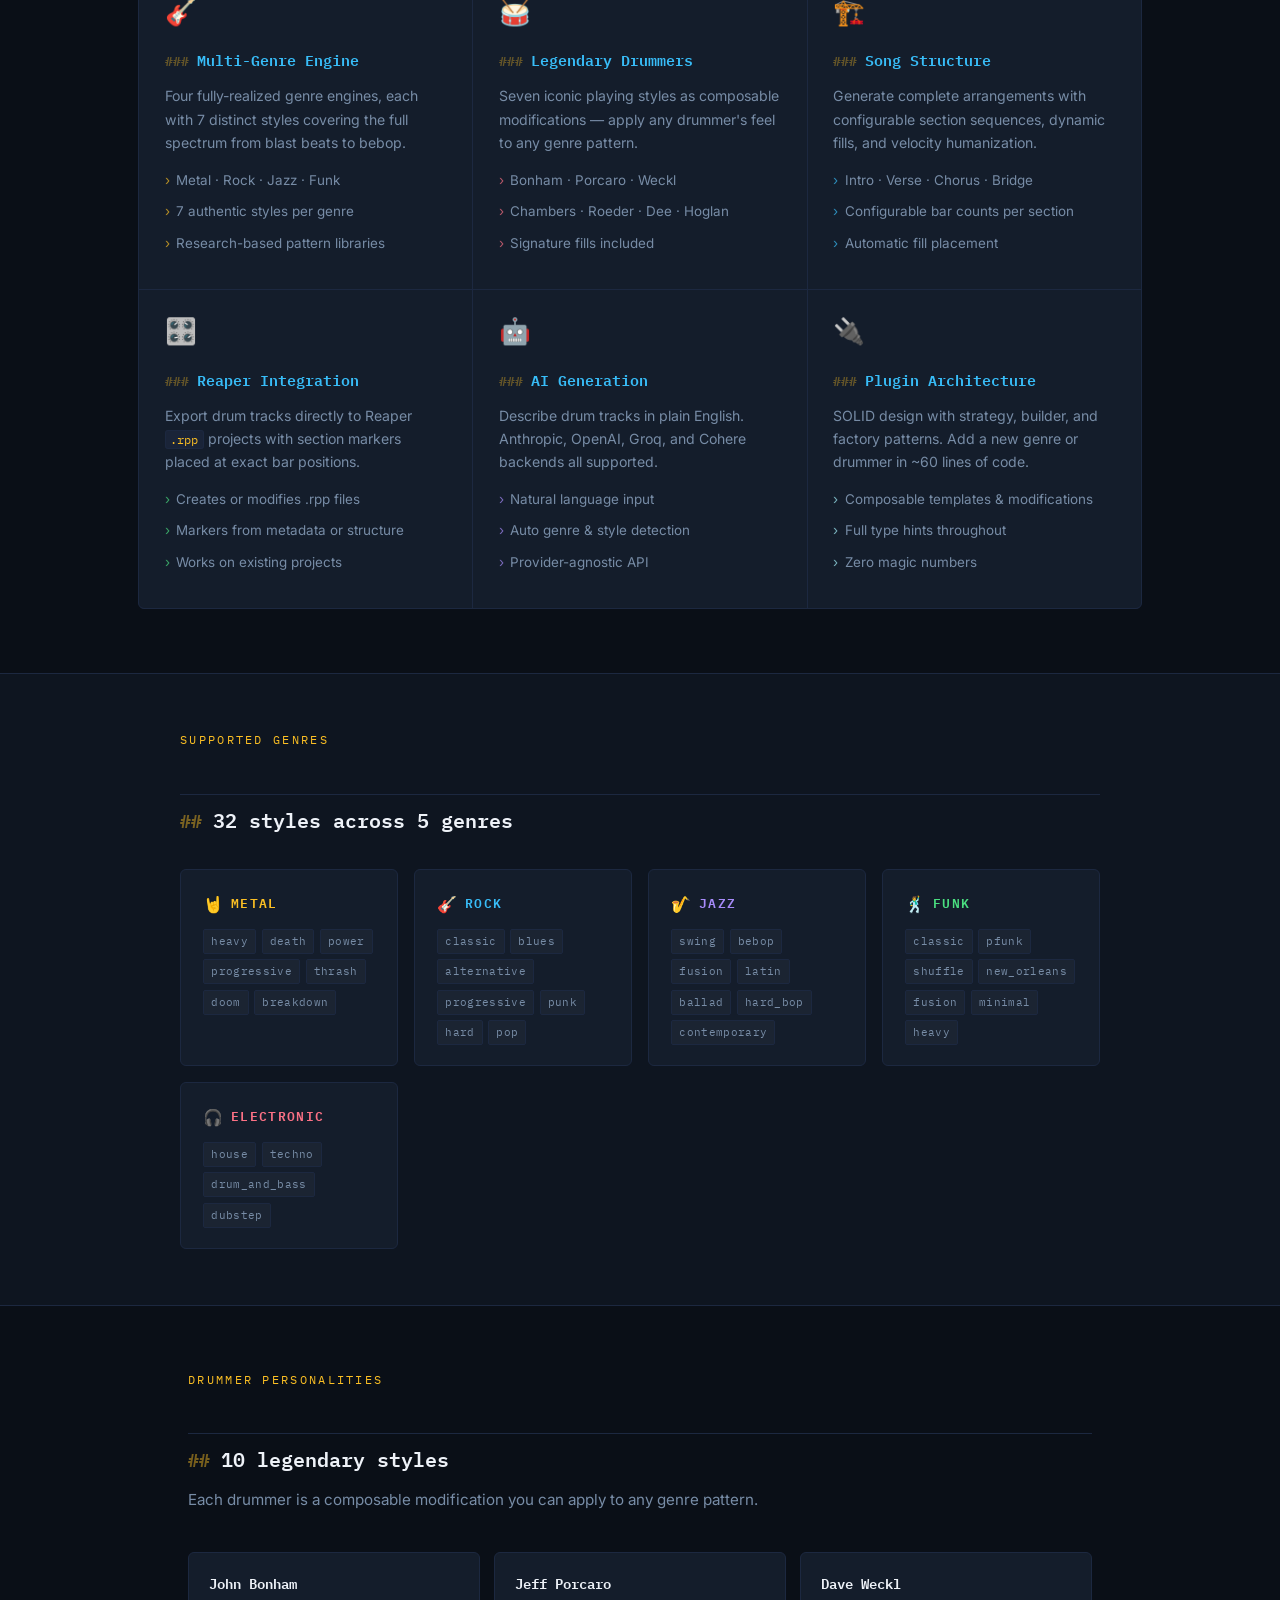
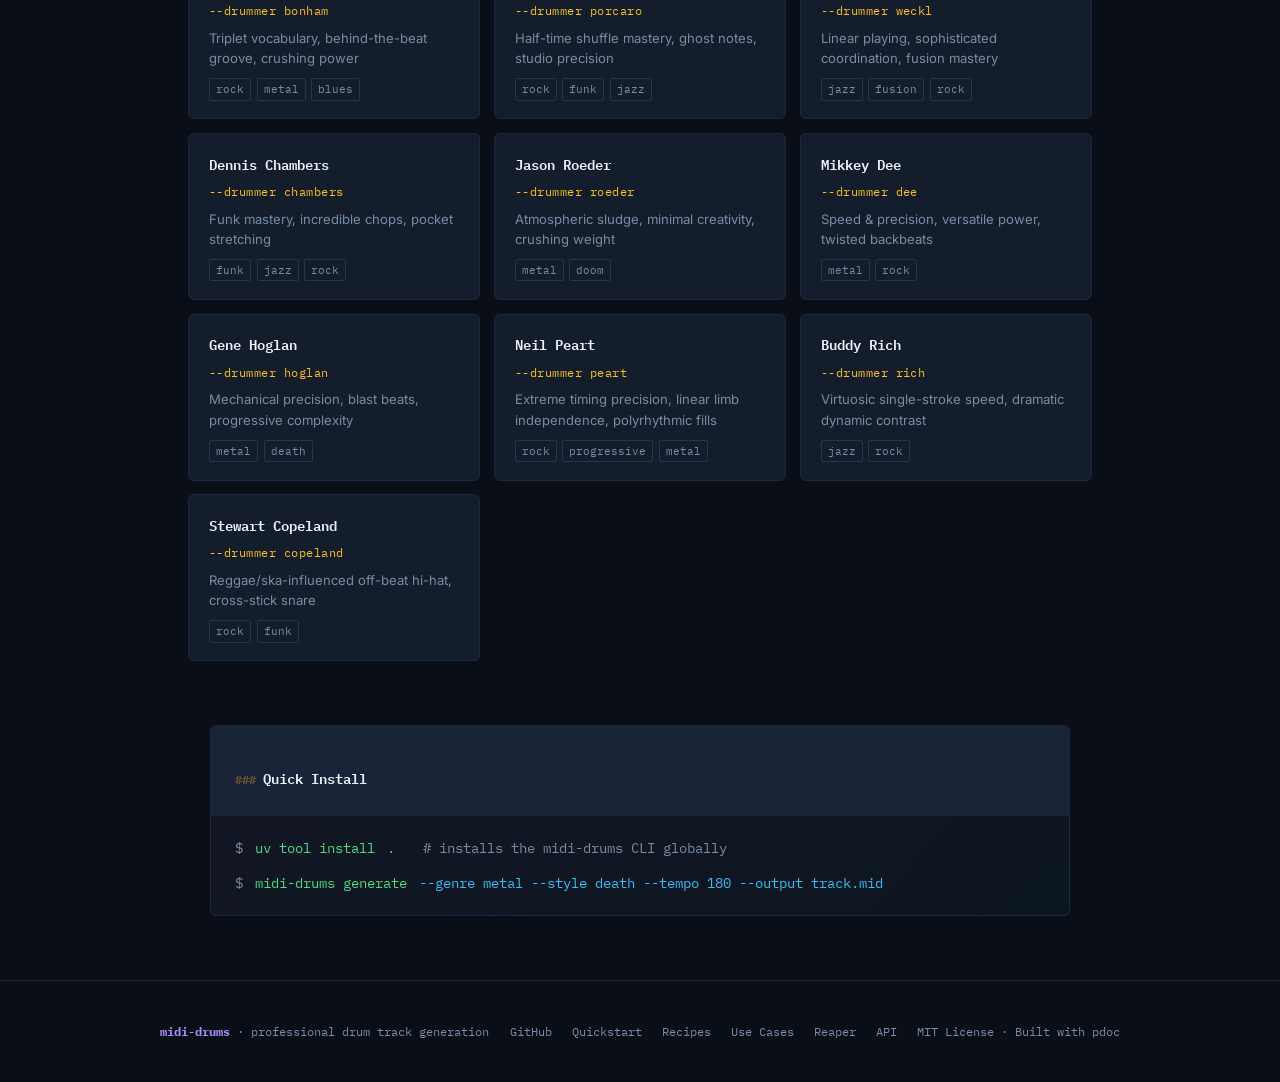
==== commit 100c33b1: "feat(docs): consolidate shared stylesheet and WCAG AA a11y pass (#44) Extracts the duplicated design" ====
--- a/docs/site-pages/index.html
+++ b/docs/site-pages/index.html
@@ -8,53 +8,17 @@
 <link rel="preconnect" href="https://fonts.googleapis.com">
 <link rel="preconnect" href="https://fonts.gstatic.com" crossorigin>
 <link href="https://fonts.googleapis.com/css2?family=IBM+Plex+Mono:ital,wght@0,300;0,400;0,600;1,400&family=Inter:wght@300;400;500;600;700&display=swap" rel="stylesheet">
+<link rel="stylesheet" href="site.css">
 <style>
-/* ── Tokens ─────────────────────────────────────────────────────────────── */
-:root {
-  --bg:          #0a0f17;
-  --bg-raised:   #0e1520;
-  --panel:       #141d2b;
-  --panel-lit:   #1a2438;
-  --code-bg:     #080d14;
-  --border:      #1c2840;
-  --border-lit:  #263650;
-  --border-glow: #2e4270;
-
-  --violet:      #a78bfa;
-  --violet-d:    #7c5fdb;
-  --violet-dim:  rgba(167,139,250,0.08);
-  --violet-glow: rgba(167,139,250,0.15);
-  --amber:       #fbbf24;
-  --amber-dim:   rgba(251,191,36,0.08);
-  --sky:         #38bdf8;
-  --sky-dim:     rgba(56,189,248,0.08);
-  --green:       #4ade80;
-  --green-dim:   rgba(74,222,128,0.08);
-  --rose:        #fb7185;
-
-  --text:        #c8d3e0;
-  --muted:       #5a6f8a;
-  --dim:         #2d3f57;
-  --white:       #eef2f8;
-
-  --mono: 'IBM Plex Mono', 'Courier New', monospace;
-  --sans: 'Inter', system-ui, -apple-system, sans-serif;
-  --bar-h: 44px;
-  --radius: 6px;
-}
-
-*, *::before, *::after { box-sizing: border-box; margin: 0; padding: 0; }
-html { scroll-behavior: smooth; }
-body {
-  background: var(--bg);
-  color: var(--text);
-  font-family: var(--sans);
-  padding-top: var(--bar-h);
-  line-height: 1.7;
-  -webkit-font-smoothing: antialiased;
-}
-::-webkit-scrollbar { width: 5px; }
-::-webkit-scrollbar-thumb { background: var(--border-lit); border-radius: 3px; }
+/* Page-specific to index.html: the landing-page hero, terminal code block,
+   stats strip, feature cards, genres/drummers sections, install strip,
+   buttons, nav and footer. These are used by this page only, so they stay
+   inline rather than living in site.css (tokens, reset, doc-page nav,
+   layout, typography, and skip-link/focus-visible accessibility rules are
+   shared there). body{line-height:1.7} below intentionally overrides
+   site.css's 1.75 default — index.html always used the tighter value. */
+
+body { line-height: 1.7; }
 
 /* ── NAV ─────────────────────────────────────────────────────────────────── */
 #nav {
@@ -246,7 +210,7 @@
 .term-dot-g { background: #28c840; box-shadow: 0 0 4px rgba(40,200,64,0.4); }
 .term-title {
   margin-left: auto; font-family: var(--mono); font-size: 10px;
-  color: var(--dim); letter-spacing: 0.05em;
+  color: var(--text); letter-spacing: 0.05em;
 }
 .term-pre {
   background: var(--code-bg);
@@ -258,7 +222,7 @@
   line-height: 1.7; color: var(--text);
   box-shadow: 0 8px 32px rgba(0,0,0,0.4);
 }
-.c  { color: var(--dim); font-style: italic; }
+.c  { color: var(--muted); font-style: italic; }
 .k  { color: var(--violet); }
 .f  { color: var(--sky); }
 .s  { color: var(--green); }
@@ -482,7 +446,7 @@
   color: var(--text); display: flex; gap: 0.75rem; align-items: center;
   flex-wrap: wrap;
 }
-.install-cmd .prompt { color: var(--dim); user-select: none; }
+.install-cmd .prompt { color: var(--muted); user-select: none; }
 .install-cmd .cmd    { color: var(--green); }
 .install-cmd .arg    { color: var(--sky); }
 
@@ -490,7 +454,7 @@
 footer {
   border-top: 1px solid var(--border);
   padding: 2.5rem 1.75rem;
-  font-family: var(--mono); font-size: 0.78rem; color: var(--dim);
+  font-family: var(--mono); font-size: 0.78rem; color: var(--muted);
 }
 .footer-inner {
   max-width: 960px; margin: 0 auto;
@@ -500,9 +464,9 @@
 .footer-brand { color: var(--muted); }
 .footer-brand strong { color: var(--violet); }
 .footer-links { display: flex; gap: 1.25rem; }
-.footer-links a { color: var(--dim); text-decoration: none; transition: color 0.15s; }
+.footer-links a { color: var(--muted); text-decoration: none; transition: color 0.15s; }
 .footer-links a:hover { color: var(--violet); }
-.footer-right { color: var(--dim); text-align: right; }
+.footer-right { color: var(--muted); text-align: right; }
 
 @media (max-width: 640px) {
   .nav-links { display: none; }
@@ -516,8 +480,10 @@
 </head>
 <body>
 
+<a class="skip-link" href="#main-content">Skip to content</a>
+
 <!-- NAV -->
-<nav id="nav">
+<nav id="nav" aria-label="Primary">
   <a class="nav-logo" href="index.html">
     <span class="nav-logo-prompt">&gt;</span> midi-drums
   </a>
@@ -532,6 +498,8 @@
     <a href="midi_drums.html" class="nav-api">API ref →</a>
   </div>
 </nav>
+
+<main id="main-content">
 
 <!-- HERO -->
 <section class="hero">
@@ -855,6 +823,8 @@
   </div>
 </div>
 
+</main>
+
 <!-- FOOTER -->
 <footer>
   <div class="footer-inner">
--- a/docs/site-pages/site.css
+++ b/docs/site-pages/site.css
@@ -0,0 +1,218 @@
+/* ────────────────────────────────────────────────────────────────────────
+   site.css — MIDI Drums Generator docs: shared design tokens + site chrome
+   ────────────────────────────────────────────────────────────────────────
+   Extracted from the per-page <style> blocks in docs/site-pages/*.html
+   (issue #44, AC group 4) to remove duplication. This file holds only CSS
+   that is genuinely shared across multiple pages: design tokens, the base
+   reset, the doc-page nav/layout/typography/callout/table/footer "chrome"
+   used identically by quickstart.html, recipes.html, reaper.html and
+   use-cases.html, plus the accessibility primitives (skip link,
+   focus-visible) needed on every page.
+
+   index.html's landing-page-only sections (hero, terminal, stats strip,
+   feature cards, genres, drummers, install strip, buttons) and its own
+   nav/footer markup are NOT here — they are used by exactly one page, so
+   they remain in that page's inline <style> block, same as recipes.html's
+   recipe-card CSS and reaper.html's workflow/file-tree CSS stay inline.
+
+   NOTE on --muted: this file changes --muted from the original #5a6f8a to
+   #778ca6 to satisfy WCAG 2.1 AA (4.5:1) for body text against --bg — see
+   docs/site-pages/ (issue #44 AC group 4) for the audit. No other token
+   values changed from what the pages previously agreed on, except
+   --sky-dim/--green-dim which are unified to the 0.06 alpha used by 4 of
+   the 5 pages (index.html previously used 0.08 for a single hover-state
+   tint — the difference is not perceptible).
+   ──────────────────────────────────────────────────────────────────────── */
+
+/* ── Design tokens (superset of every value used by any page) ────────── */
+:root {
+  --bg:          #0a0f17;
+  --bg-raised:   #0e1520;
+  --panel:       #141d2b;
+  --panel-lit:   #1a2438;
+  --code-bg:     #080d14;
+  --border:      #1c2840;
+  --border-lit:  #263650;
+  --border-glow: #2e4270;
+
+  --violet:      #a78bfa;
+  --violet-d:    #7c5fdb;
+  --violet-dim:  rgba(167,139,250,0.08);
+  --violet-glow: rgba(167,139,250,0.15);
+  --amber:       #fbbf24;
+  --amber-dim:   rgba(251,191,36,0.08);
+  --sky:         #38bdf8;
+  --sky-dim:     rgba(56,189,248,0.06);
+  --green:       #4ade80;
+  --green-dim:   rgba(74,222,128,0.06);
+  --rose:        #fb7185;
+
+  --text:        #c8d3e0;
+  --muted:       #778ca6;
+  --dim:         #2d3f57;
+  --white:       #eef2f8;
+
+  --mono: 'IBM Plex Mono', 'Courier New', monospace;
+  --sans: 'Inter', system-ui, -apple-system, sans-serif;
+  --bar-h: 44px;
+  --radius: 6px;
+}
+
+/* ── Base reset ────────────────────────────────────────────────────────── */
+*, *::before, *::after { box-sizing: border-box; margin: 0; padding: 0; }
+html { scroll-behavior: smooth; }
+body {
+  background: var(--bg);
+  color: var(--text);
+  font-family: var(--sans);
+  padding-top: var(--bar-h);
+  line-height: 1.75;
+  -webkit-font-smoothing: antialiased;
+}
+::-webkit-scrollbar { width: 5px; }
+::-webkit-scrollbar-thumb { background: var(--border-lit); border-radius: 3px; }
+
+/* ── Accessibility: skip link ────────────────────────────────────────────
+   Visually hidden until keyboard-focused; jumps past the nav straight to
+   the page's main content landmark. */
+.skip-link {
+  position: absolute;
+  top: 0; left: 0;
+  transform: translateY(-120%);
+  z-index: 2000;
+  background: var(--panel-lit);
+  color: var(--white);
+  border: 1px solid var(--violet);
+  border-radius: 0 0 var(--radius) 0;
+  padding: 0.6rem 1.1rem;
+  font-family: var(--mono);
+  font-size: 0.82rem;
+  text-decoration: none;
+  transition: transform 0.15s;
+}
+.skip-link:focus {
+  transform: translateY(0);
+}
+
+/* ── Accessibility: visible focus indicator ──────────────────────────────
+   Applies to every interactive element site-wide so no control ever loses
+   its focus outline. */
+a:focus-visible,
+button:focus-visible,
+input:focus-visible,
+[tabindex]:focus-visible {
+  outline: 2px solid var(--violet);
+  outline-offset: 2px;
+  border-radius: 2px;
+}
+
+/* ── NAV (doc pages: quickstart / recipes / reaper / use-cases) ─────────── */
+#dm-bar {
+  position: fixed; top: 0; left: 0; right: 0; height: var(--bar-h); z-index: 1000;
+  display: flex; align-items: center; padding: 0 1.75rem;
+  background: rgba(10,15,23,0.92);
+  backdrop-filter: blur(12px) saturate(1.4);
+  -webkit-backdrop-filter: blur(12px) saturate(1.4);
+  border-bottom: 1px solid var(--border);
+  font-family: var(--mono); font-size: 11px; color: var(--muted); white-space: nowrap;
+}
+#dm-bar::after {
+  content: ''; position: absolute; bottom: 0; left: 0; right: 0; height: 1px;
+  background: linear-gradient(90deg, transparent, rgba(167,139,250,0.3), transparent);
+}
+.dm-logo { color: var(--violet); font-weight: 600; font-size: 13px; text-decoration: none; margin-right: .85rem; transition: color .15s; }
+.dm-logo::before { content: "> "; color: var(--amber); }
+.dm-logo:hover { color: var(--white); }
+.dm-badge { font-size: 9px; letter-spacing: .12em; padding: 2px 7px; border-radius: 2px; margin-right: .85rem; color: var(--green); border: 1px solid rgba(74,222,128,.35); background: rgba(74,222,128,.05); }
+.dm-sep { color: var(--dim); margin: 0 .85rem; }
+.dm-links { margin-left: auto; display: flex; align-items: center; gap: 1.25rem; }
+.dm-links a { color: var(--muted); text-decoration: none; font-size: 11px; padding-bottom: 2px; border-bottom: 1px solid transparent; transition: color .15s, border-color .15s; }
+.dm-links a:hover, .dm-links a.active { color: var(--violet); border-bottom-color: rgba(167,139,250,.5); }
+.dm-links .api-link { color: var(--sky); }
+.dm-links .api-link:hover { color: var(--violet); }
+
+/* ── LAYOUT (doc pages) ──────────────────────────────────────────────────── */
+.layout { display: grid; grid-template-columns: 228px 1fr; max-width: 1120px; margin: 0 auto; min-height: calc(100vh - var(--bar-h)); }
+.toc {
+  position: sticky; top: var(--bar-h); height: calc(100vh - var(--bar-h)); overflow-y: auto;
+  padding: 2rem 1.25rem; border-right: 1px solid var(--border);
+  font-family: var(--mono); font-size: .8rem;
+  background: linear-gradient(to bottom, rgba(14,21,32,0.5), transparent);
+}
+/* Not a heading: these are TOC section labels inside a <nav>, so using
+   <h3>/<h4> here would put page-navigation labels ahead of the article's
+   own <h1> in the page's one heading outline. Styled to look identical. */
+.toc-heading { font-size: .68rem; color: var(--muted); letter-spacing: .18em; text-transform: uppercase; margin-bottom: .75rem; margin-top: 1.5rem; }
+.toc-heading:first-child { margin-top: 0; }
+.toc a { display: block; color: var(--muted); text-decoration: none; padding: .22rem 0 .22rem .6rem; margin-left: -.6rem; border-left: 2px solid transparent; transition: color .15s, border-color .15s; }
+.toc a:hover, .toc a.active { color: var(--violet); border-left-color: rgba(167,139,250,.5); }
+.toc a.sub { padding-left: 1.2rem; font-size: .75rem; }
+.toc a.sub:hover, .toc a.sub.active { border-left: none; }
+
+article { padding: 2.75rem 3.25rem; max-width: 840px; }
+
+/* ── TYPOGRAPHY (doc pages) ──────────────────────────────────────────────── */
+h1 { font-family: var(--mono); font-size: 1.7rem; font-weight: 600; color: var(--white); margin-bottom: .5rem; }
+h1::before { content: "# "; color: var(--amber); opacity: .6; }
+.subtitle { color: var(--muted); margin-bottom: 2.75rem; font-size: 1rem; }
+h2 { font-family: var(--mono); font-size: 1.1rem; font-weight: 600; color: var(--sky); margin: 2.75rem 0 .85rem; padding-top: .5rem; border-top: 1px solid var(--border); }
+h2::before { content: "## "; color: var(--amber); opacity: .45; font-size: .9em; }
+h3 { font-family: var(--mono); font-size: .95rem; font-weight: 600; color: var(--white); margin: 1.5rem 0 .6rem; }
+h3::before { content: "### "; color: var(--amber); opacity: .35; font-size: .85em; }
+p { margin: .65rem 0; color: var(--text); }
+a { color: var(--sky); text-decoration: none; transition: color .15s; }
+a:hover { color: var(--violet); }
+code { font-family: var(--mono); font-size: .84em; background: var(--panel-lit); border: 1px solid var(--border); border-radius: 3px; padding: .1em .38em; color: var(--amber); }
+pre { margin: 1.1rem 0; border-radius: var(--radius); overflow-x: auto; border: 1px solid var(--border); background: var(--code-bg); box-shadow: 0 4px 24px rgba(0,0,0,0.35); }
+pre code { font-size: .84rem; line-height: 1.7; background: none; border: none; color: var(--text); padding: 0; }
+ul, ol { margin: .6rem 0 .6rem 1.5rem; color: var(--text); }
+li { margin: .25rem 0; }
+
+/* ── STEP ─────────────────────────────────────────────────────────────────── */
+.step { display: flex; gap: 1.4rem; margin: 2rem 0; }
+.step-num {
+  flex-shrink: 0; width: 2.2rem; height: 2.2rem; border-radius: 50%;
+  background: rgba(167,139,250,.1);
+  border: 1px solid rgba(167,139,250,.4);
+  color: var(--violet); font-family: var(--mono); font-size: .85rem;
+  display: flex; align-items: center; justify-content: center; font-weight: 600;
+  margin-top: .1rem;
+  box-shadow: 0 0 12px rgba(167,139,250,.12);
+}
+.step-body h3 { margin-top: 0; }
+
+/* ── CALLOUT ──────────────────────────────────────────────────────────────── */
+.callout {
+  border-left: 3px solid var(--violet); border-radius: 0 var(--radius) var(--radius) 0;
+  padding: 1rem 1.1rem; margin: 1.4rem 0;
+  background: linear-gradient(90deg, rgba(167,139,250,.06), transparent 80%);
+}
+.callout.info { border-color: var(--sky); background: linear-gradient(90deg, var(--sky-dim), transparent 80%); }
+.callout.tip { border-color: var(--green); background: linear-gradient(90deg, var(--green-dim), transparent 80%); }
+.callout.warn { border-color: var(--amber); background: linear-gradient(90deg, rgba(251,191,36,.06), transparent 80%); }
+.callout-title { font-family: var(--mono); font-size: .73rem; letter-spacing: .12em; text-transform: uppercase; margin-bottom: .45rem; font-weight: 600; }
+.callout.info .callout-title { color: var(--sky); }
+.callout.tip  .callout-title { color: var(--green); }
+.callout.warn .callout-title { color: var(--amber); }
+.callout      .callout-title { color: var(--violet); }
+.callout p { font-size: .9rem; color: var(--muted); margin: .3rem 0; }
+
+/* ── TABLE ────────────────────────────────────────────────────────────────── */
+table { width: 100%; border-collapse: collapse; font-size: .88rem; margin: 1.1rem 0; border: 1px solid var(--border); border-radius: var(--radius); overflow: hidden; }
+th { font-family: var(--mono); font-size: .72rem; color: var(--text); letter-spacing: .12em; text-transform: uppercase; background: var(--panel-lit); border-bottom: 1px solid var(--border); padding: .55rem .85rem; text-align: left; }
+td { border-bottom: 1px solid rgba(28,40,64,.6); padding: .5rem .85rem; color: var(--text); }
+td:first-child { font-family: var(--mono); font-size: .82rem; color: var(--amber); }
+tr:last-child td { border-bottom: none; }
+tr:hover td { background: rgba(167,139,250,.04); }
+
+/* ── FOOTER (doc pages) ──────────────────────────────────────────────────── */
+footer { border-top: 1px solid var(--border); padding: 2rem 1.75rem; font-family: var(--mono); font-size: .78rem; color: var(--muted); }
+footer a { color: var(--muted); text-decoration: none; transition: color .15s; }
+footer a:hover { color: var(--violet); }
+
+@media (max-width: 768px) {
+  .layout { grid-template-columns: 1fr; }
+  .toc { display: none; }
+  article { padding: 2rem 1.25rem; }
+  .dm-links { display: none; }
+}
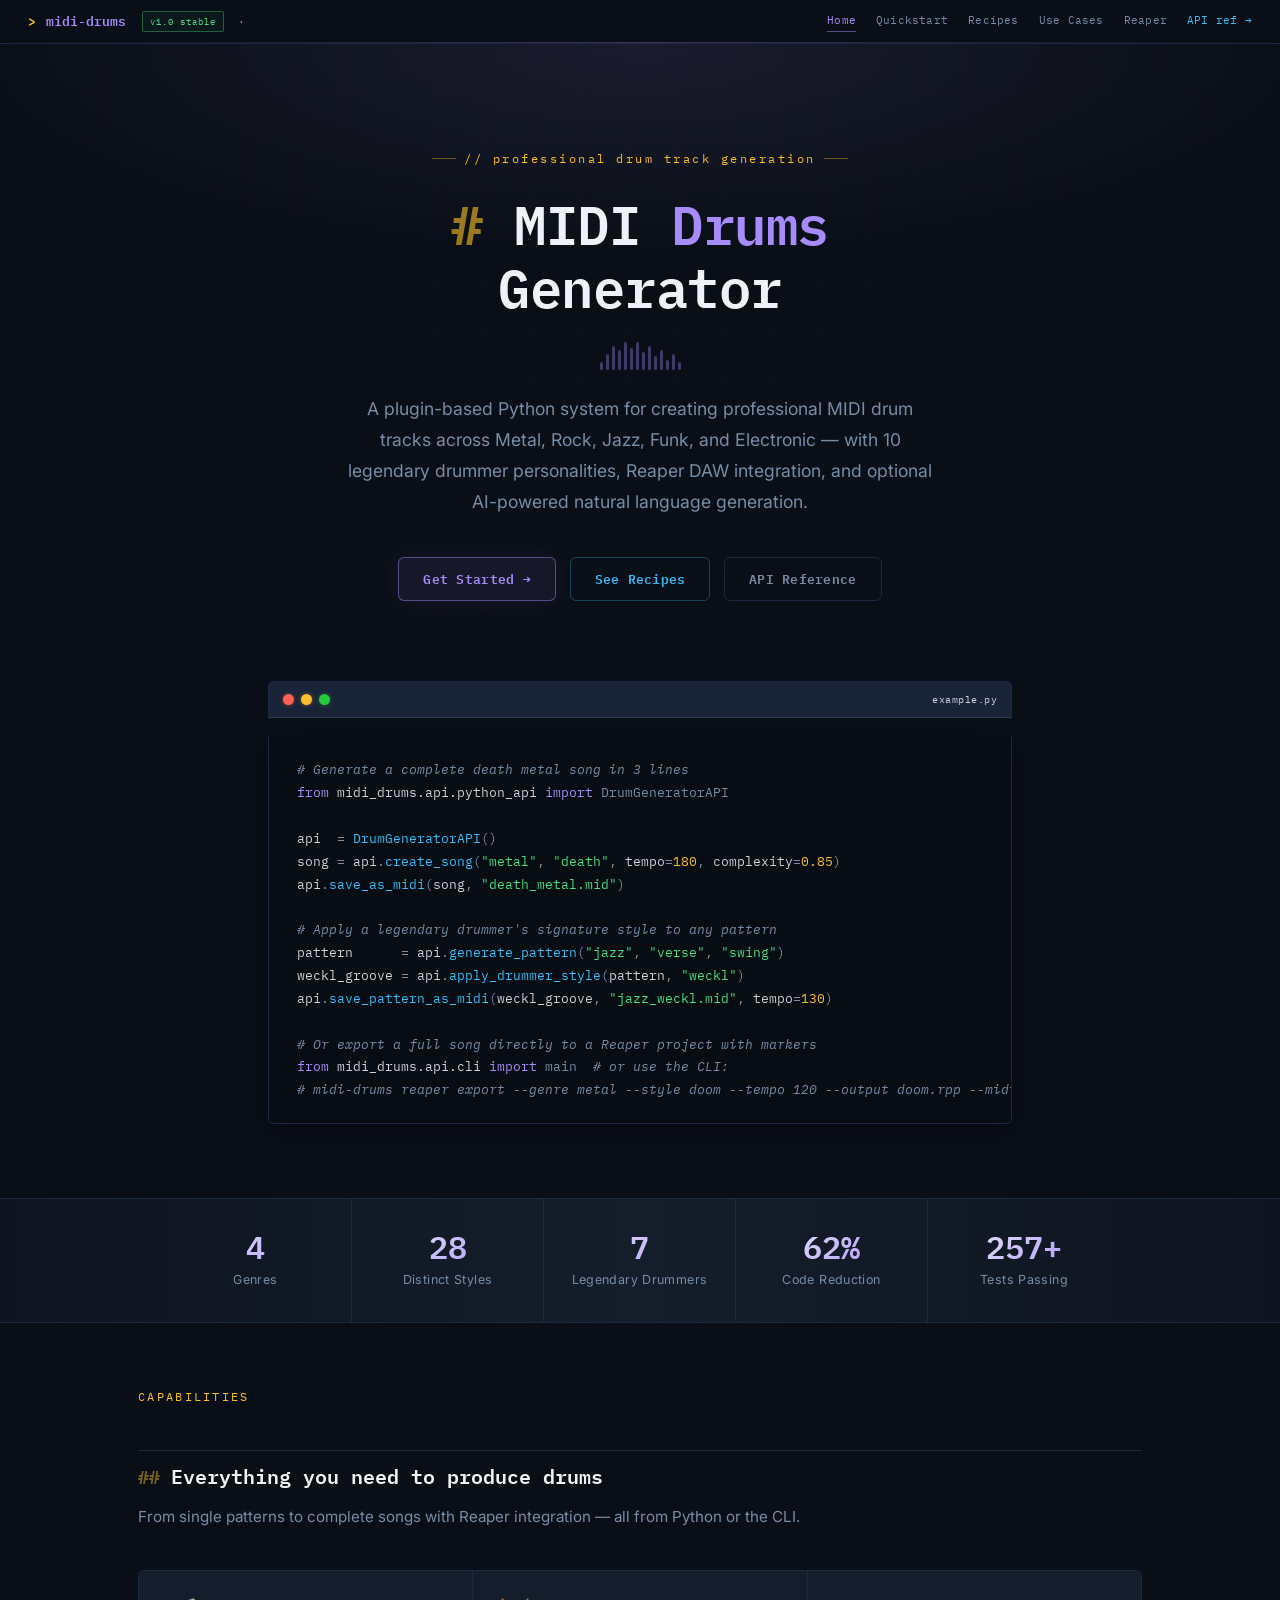
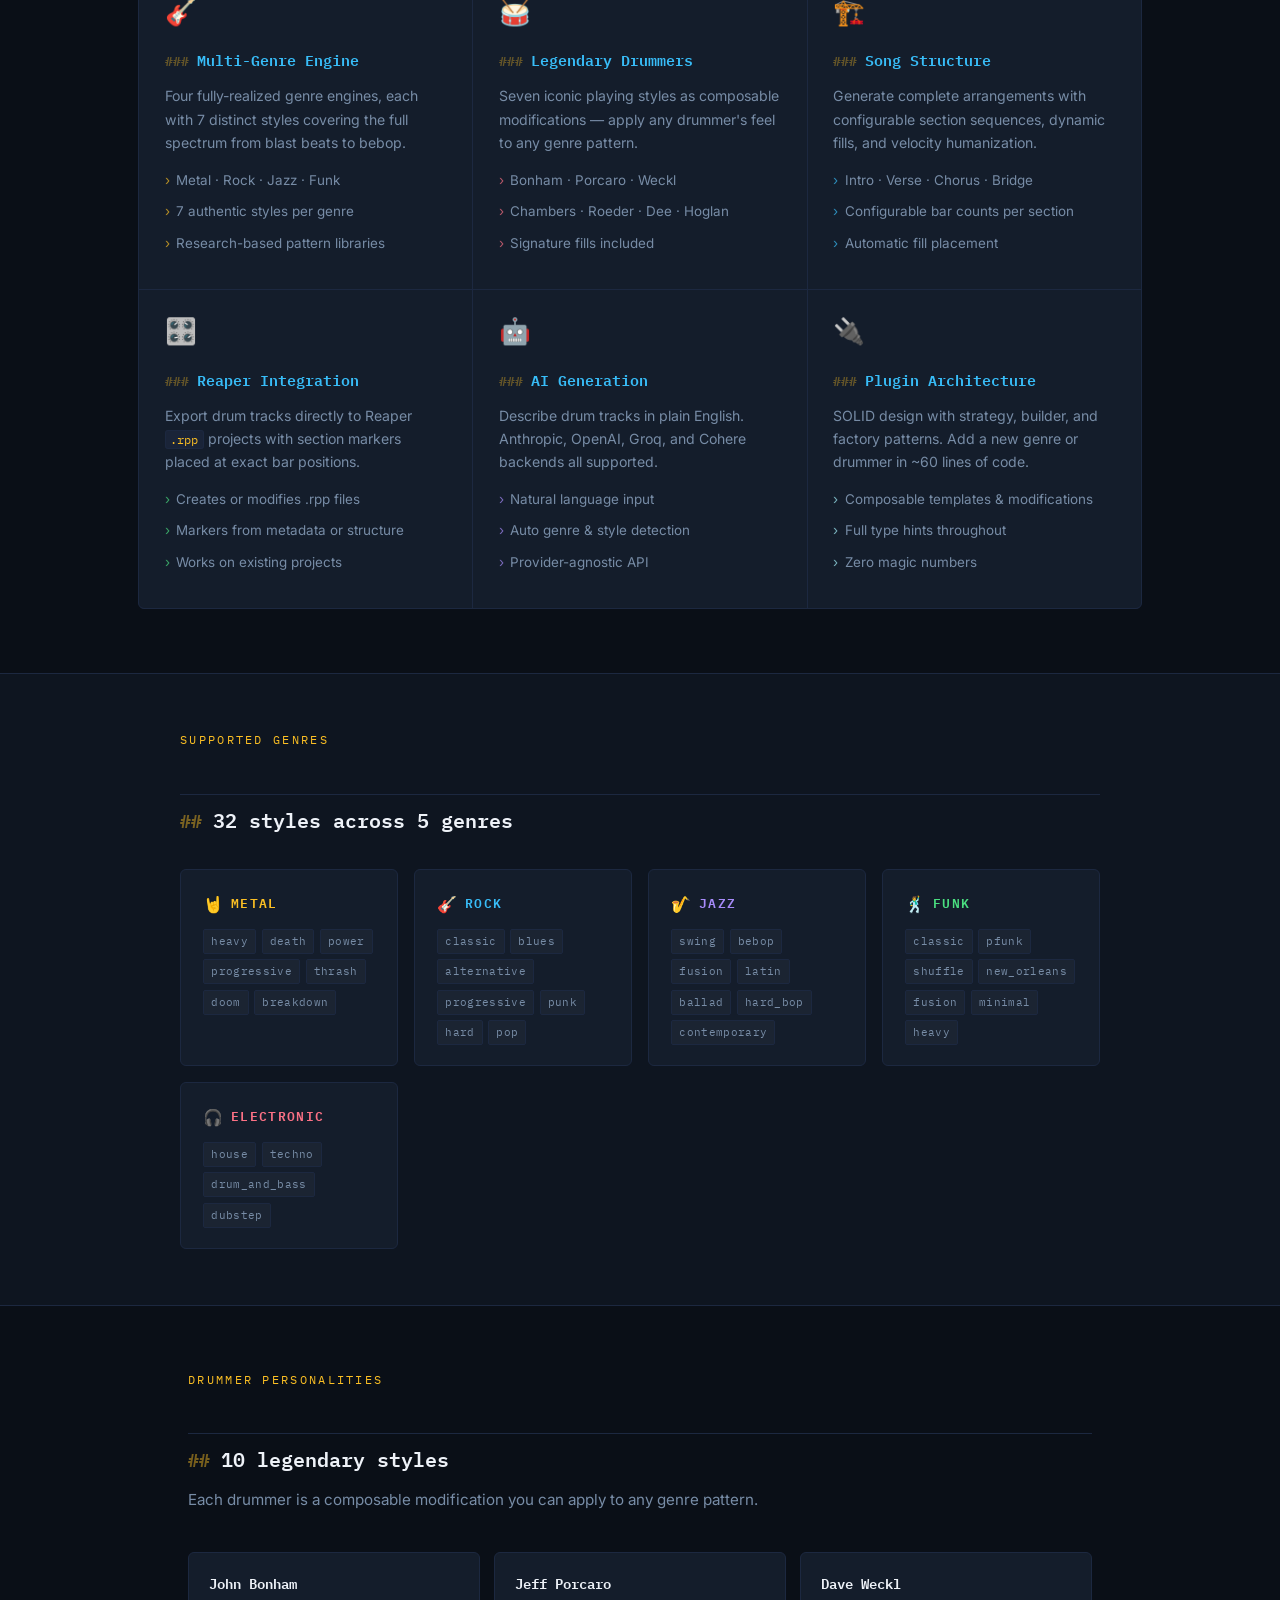
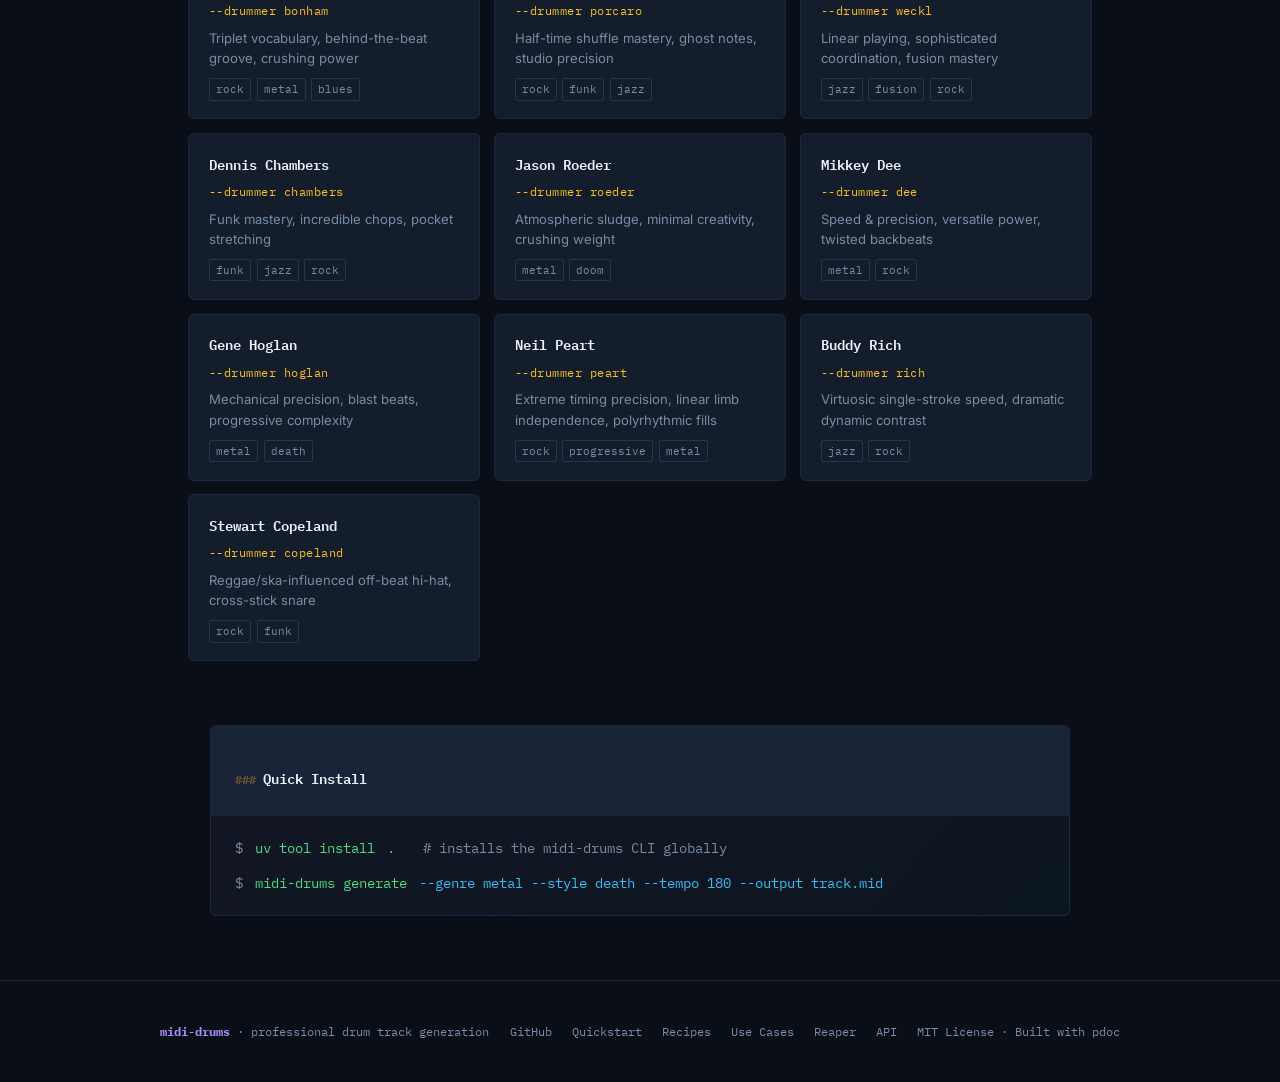
==== commit e0fe4070: "fix(docs): address /review findings on shared-stylesheet a11y pass (#44) - Skip-link target landmark" ====
--- a/docs/site-pages/index.html
+++ b/docs/site-pages/index.html
@@ -50,7 +50,7 @@
   border: 1px solid rgba(74,222,128,0.35);
   background: rgba(74,222,128,0.05);
 }
-.nav-sep { color: var(--dim); margin: 0 0.85rem; }
+.nav-sep { color: var(--muted); margin: 0 0.85rem; }
 .nav-links {
   margin-left: auto; display: flex; align-items: center; gap: 1.25rem;
 }
@@ -451,11 +451,9 @@
 .install-cmd .arg    { color: var(--sky); }
 
 /* ── FOOTER ──────────────────────────────────────────────────────────────── */
-footer {
-  border-top: 1px solid var(--border);
-  padding: 2.5rem 1.75rem;
-  font-family: var(--mono); font-size: 0.78rem; color: var(--muted);
-}
+/* border/font/color come from site.css's shared footer rule; only padding
+   differs here (2.5rem vs 2rem top/bottom) so we override just that. */
+footer { padding: 2.5rem 1.75rem; }
 .footer-inner {
   max-width: 960px; margin: 0 auto;
   display: flex; align-items: center; justify-content: space-between;
@@ -499,7 +497,7 @@
   </div>
 </nav>
 
-<main id="main-content">
+<main id="main-content" tabindex="-1">
 
 <!-- HERO -->
 <section class="hero">
--- a/docs/site-pages/site.css
+++ b/docs/site-pages/site.css
@@ -38,9 +38,7 @@
   --violet:      #a78bfa;
   --violet-d:    #7c5fdb;
   --violet-dim:  rgba(167,139,250,0.08);
-  --violet-glow: rgba(167,139,250,0.15);
   --amber:       #fbbf24;
-  --amber-dim:   rgba(251,191,36,0.08);
   --sky:         #38bdf8;
   --sky-dim:     rgba(56,189,248,0.06);
   --green:       #4ade80;
@@ -124,7 +122,7 @@
 .dm-logo::before { content: "> "; color: var(--amber); }
 .dm-logo:hover { color: var(--white); }
 .dm-badge { font-size: 9px; letter-spacing: .12em; padding: 2px 7px; border-radius: 2px; margin-right: .85rem; color: var(--green); border: 1px solid rgba(74,222,128,.35); background: rgba(74,222,128,.05); }
-.dm-sep { color: var(--dim); margin: 0 .85rem; }
+.dm-sep { color: var(--muted); margin: 0 .85rem; }
 .dm-links { margin-left: auto; display: flex; align-items: center; gap: 1.25rem; }
 .dm-links a { color: var(--muted); text-decoration: none; font-size: 11px; padding-bottom: 2px; border-bottom: 1px solid transparent; transition: color .15s, border-color .15s; }
 .dm-links a:hover, .dm-links a.active { color: var(--violet); border-bottom-color: rgba(167,139,250,.5); }
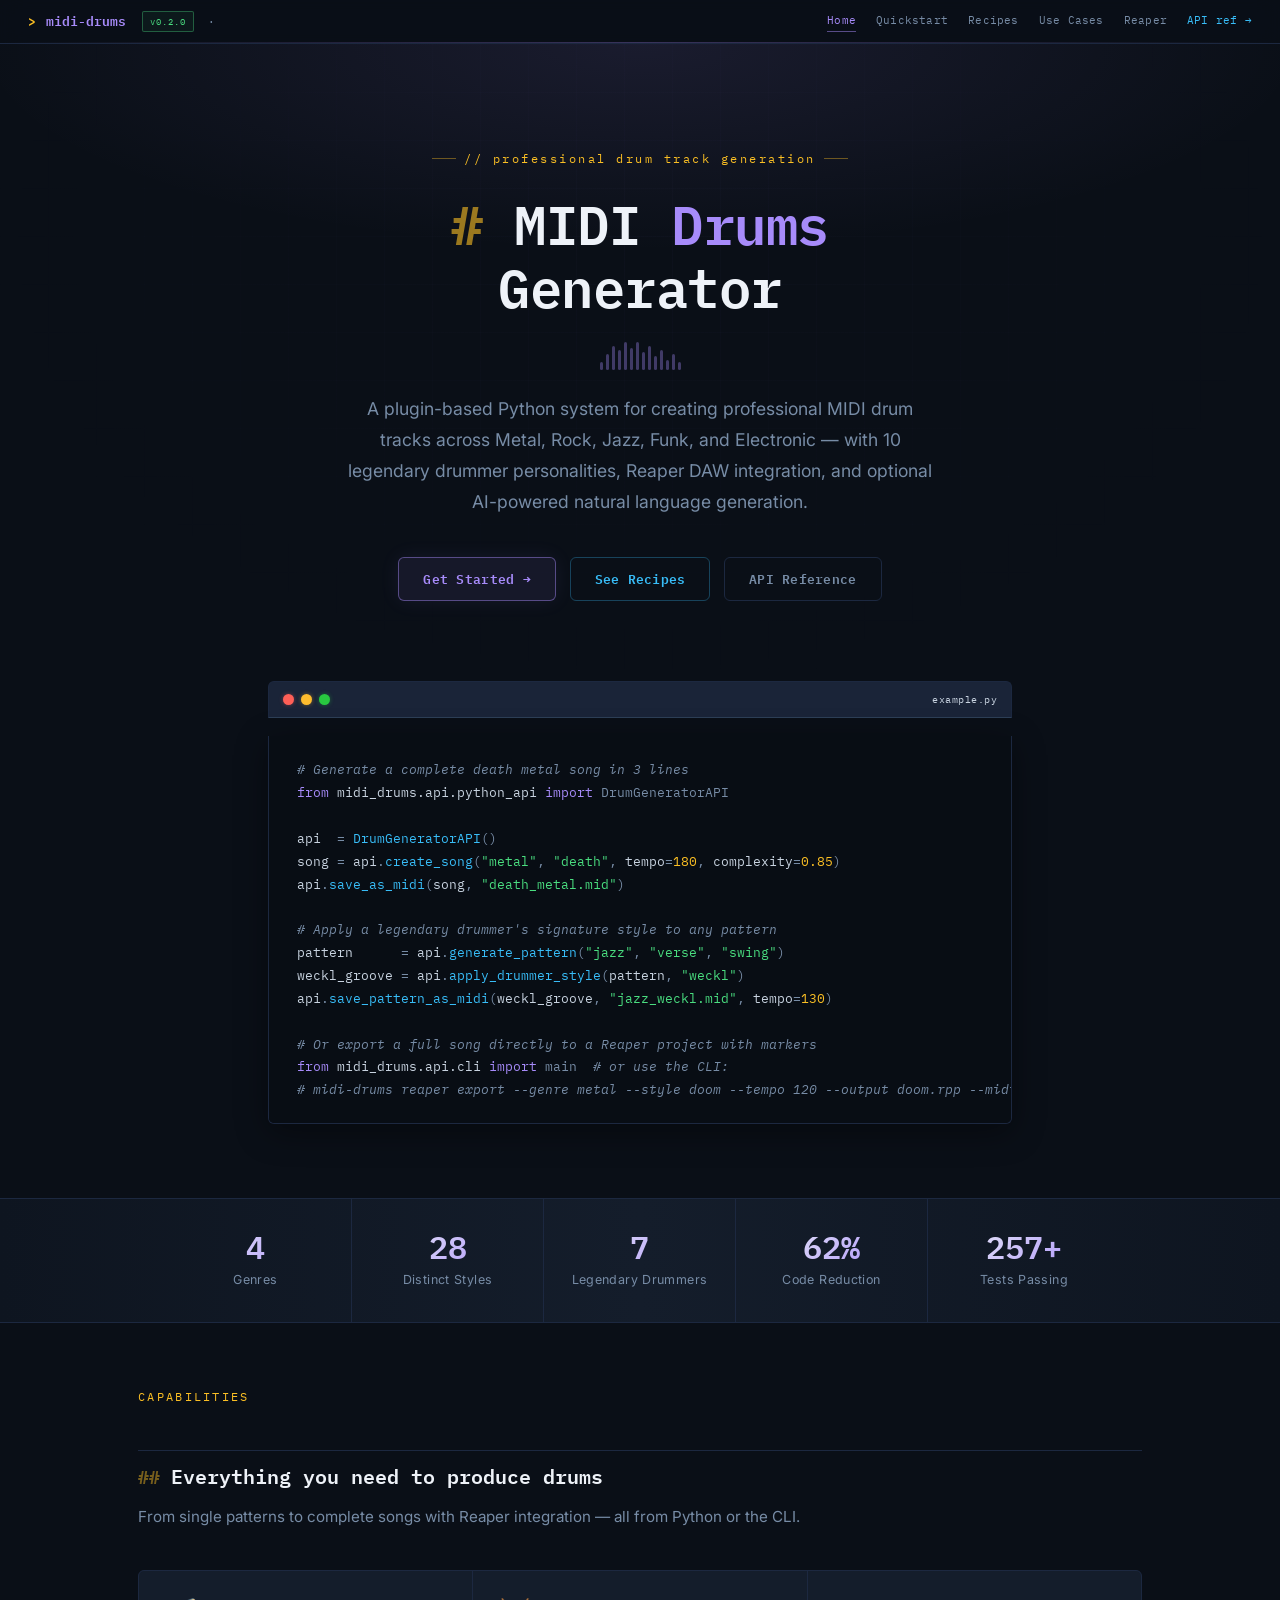
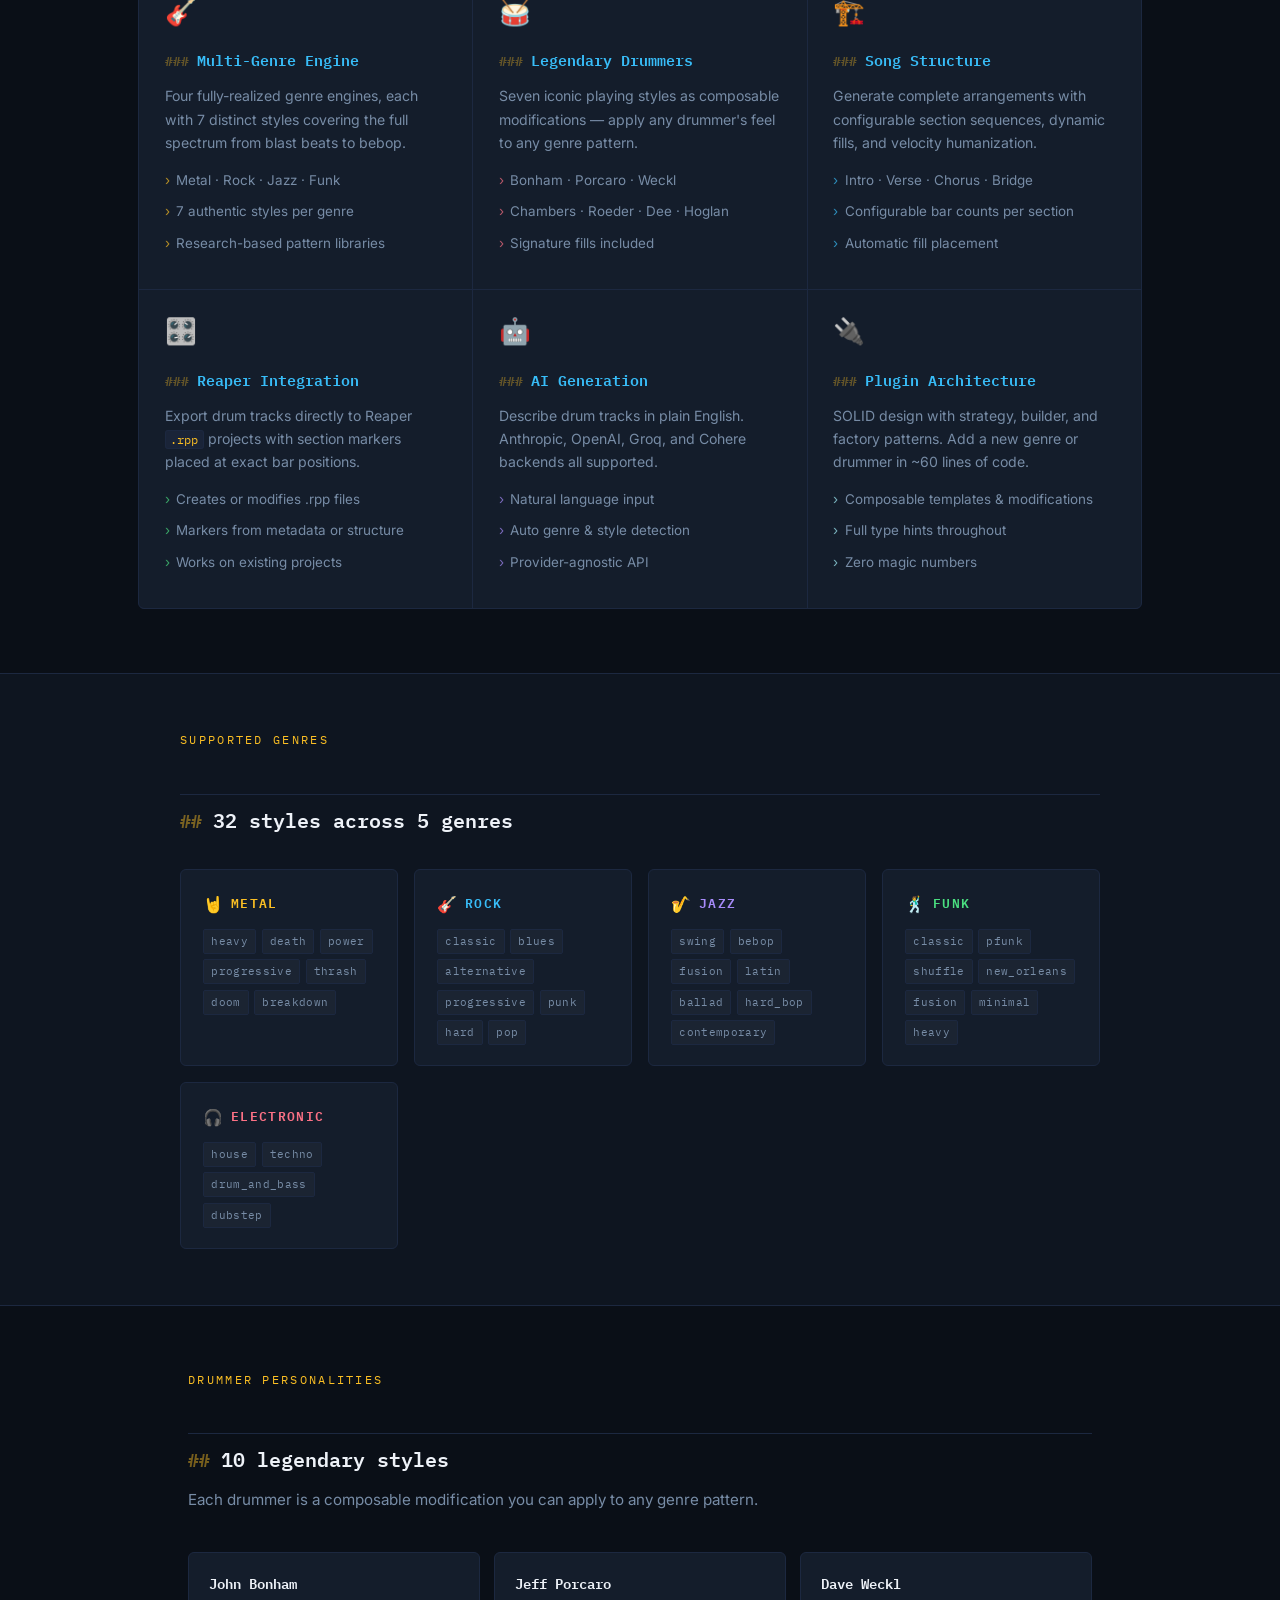
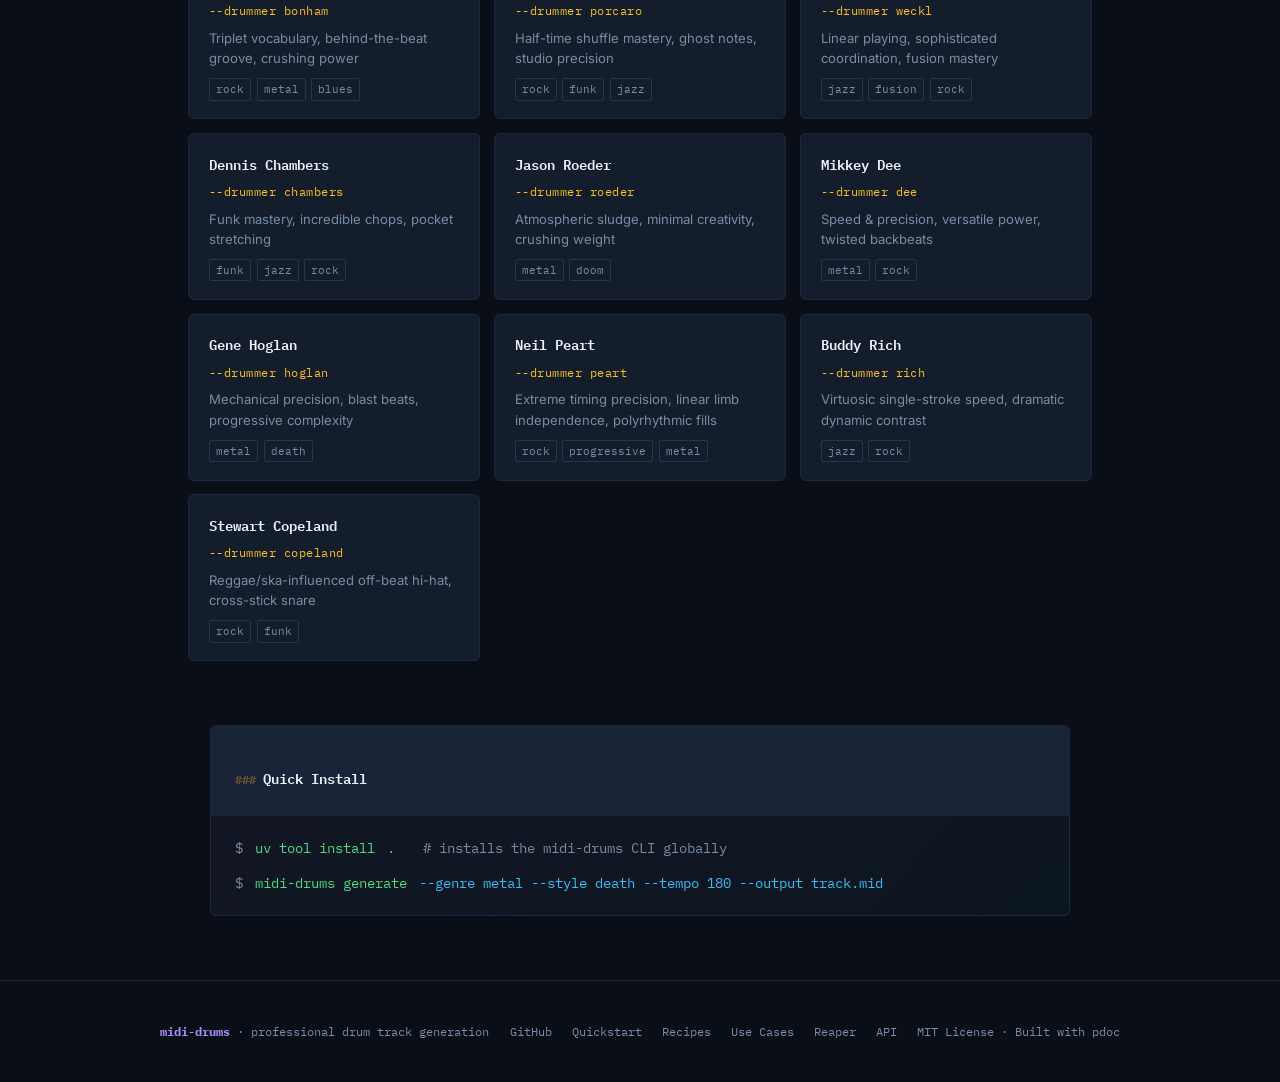
==== commit befee3fa: "chore(release): v0.2.0 Bumps pyproject.toml and midi_drums/__init__.py to 0.2.0, moves the song_crea" ====
--- a/docs/site-pages/index.html
+++ b/docs/site-pages/index.html
@@ -485,7 +485,7 @@
   <a class="nav-logo" href="index.html">
     <span class="nav-logo-prompt">&gt;</span> midi-drums
   </a>
-  <span class="nav-badge">v1.0  stable</span>
+  <span class="nav-badge">v0.2.0</span>
   <span class="nav-sep">·</span>
   <div class="nav-links">
     <a href="index.html" class="active">Home</a>
